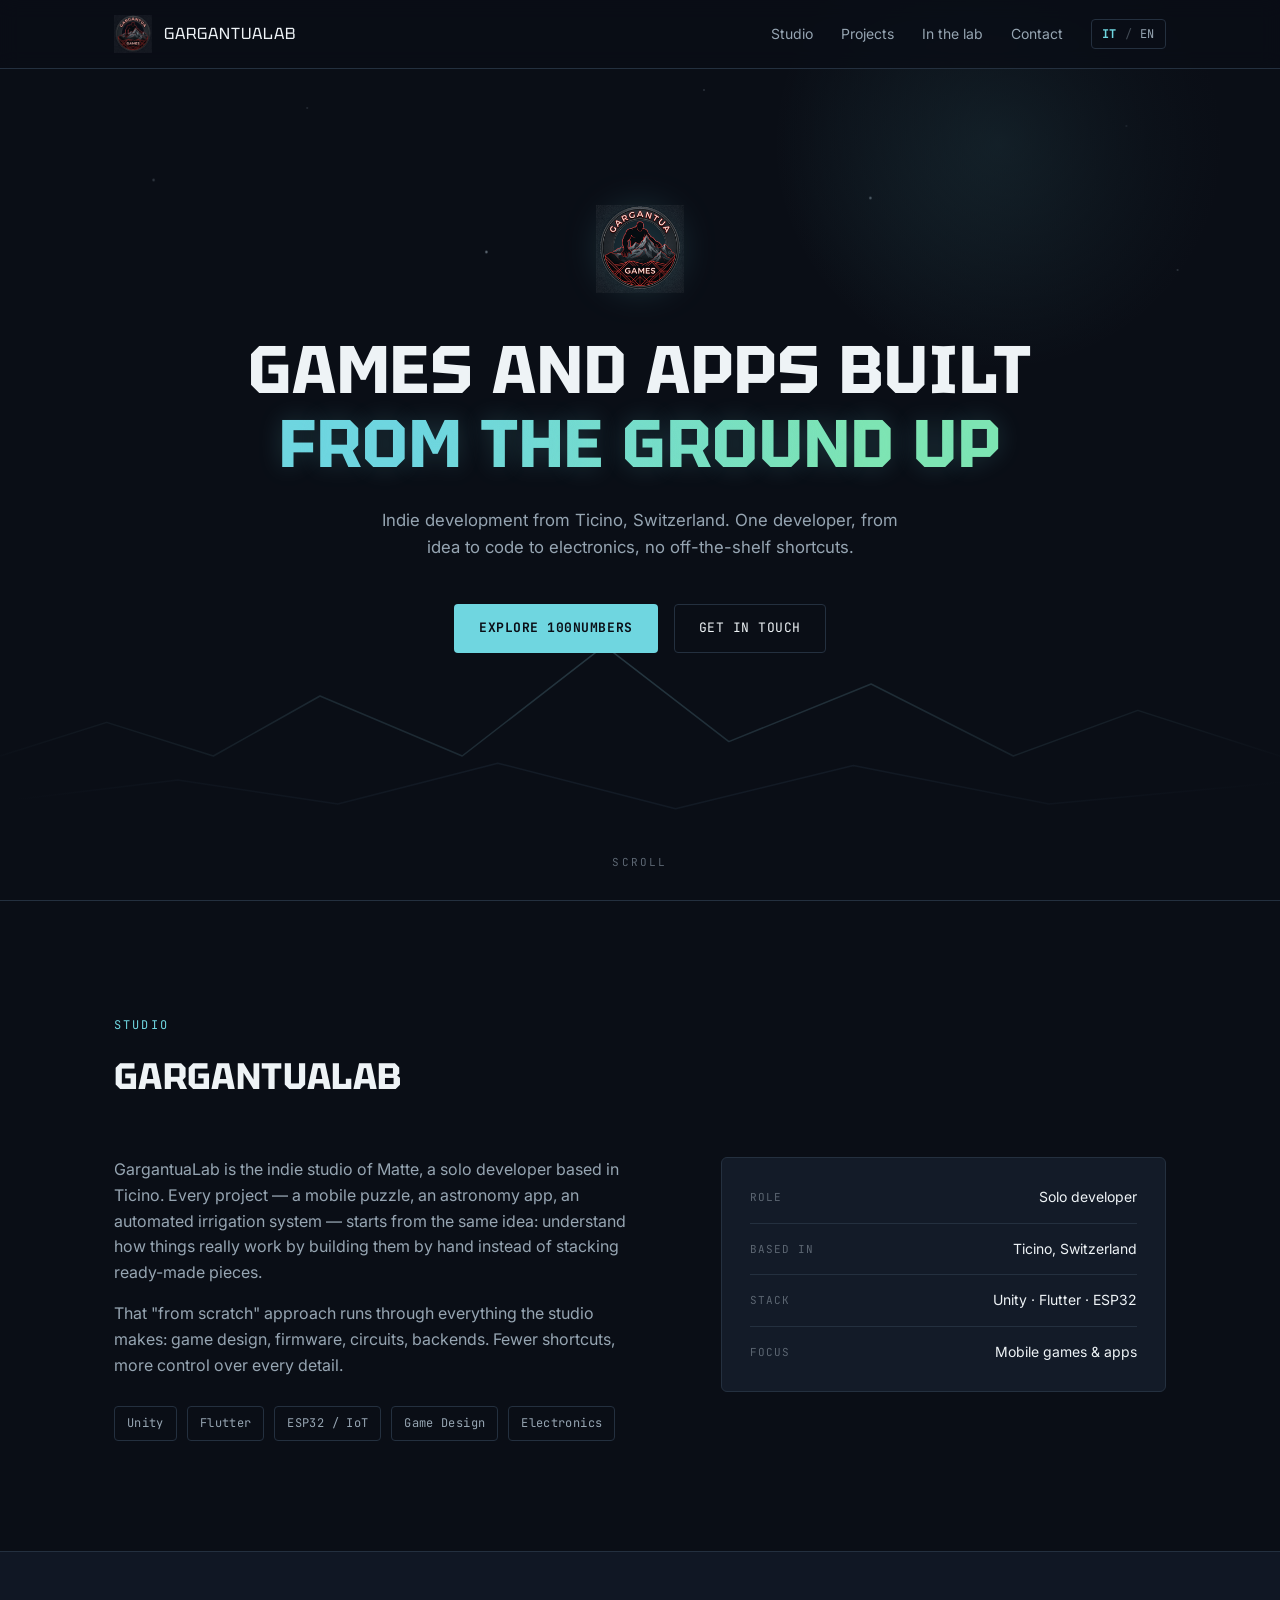
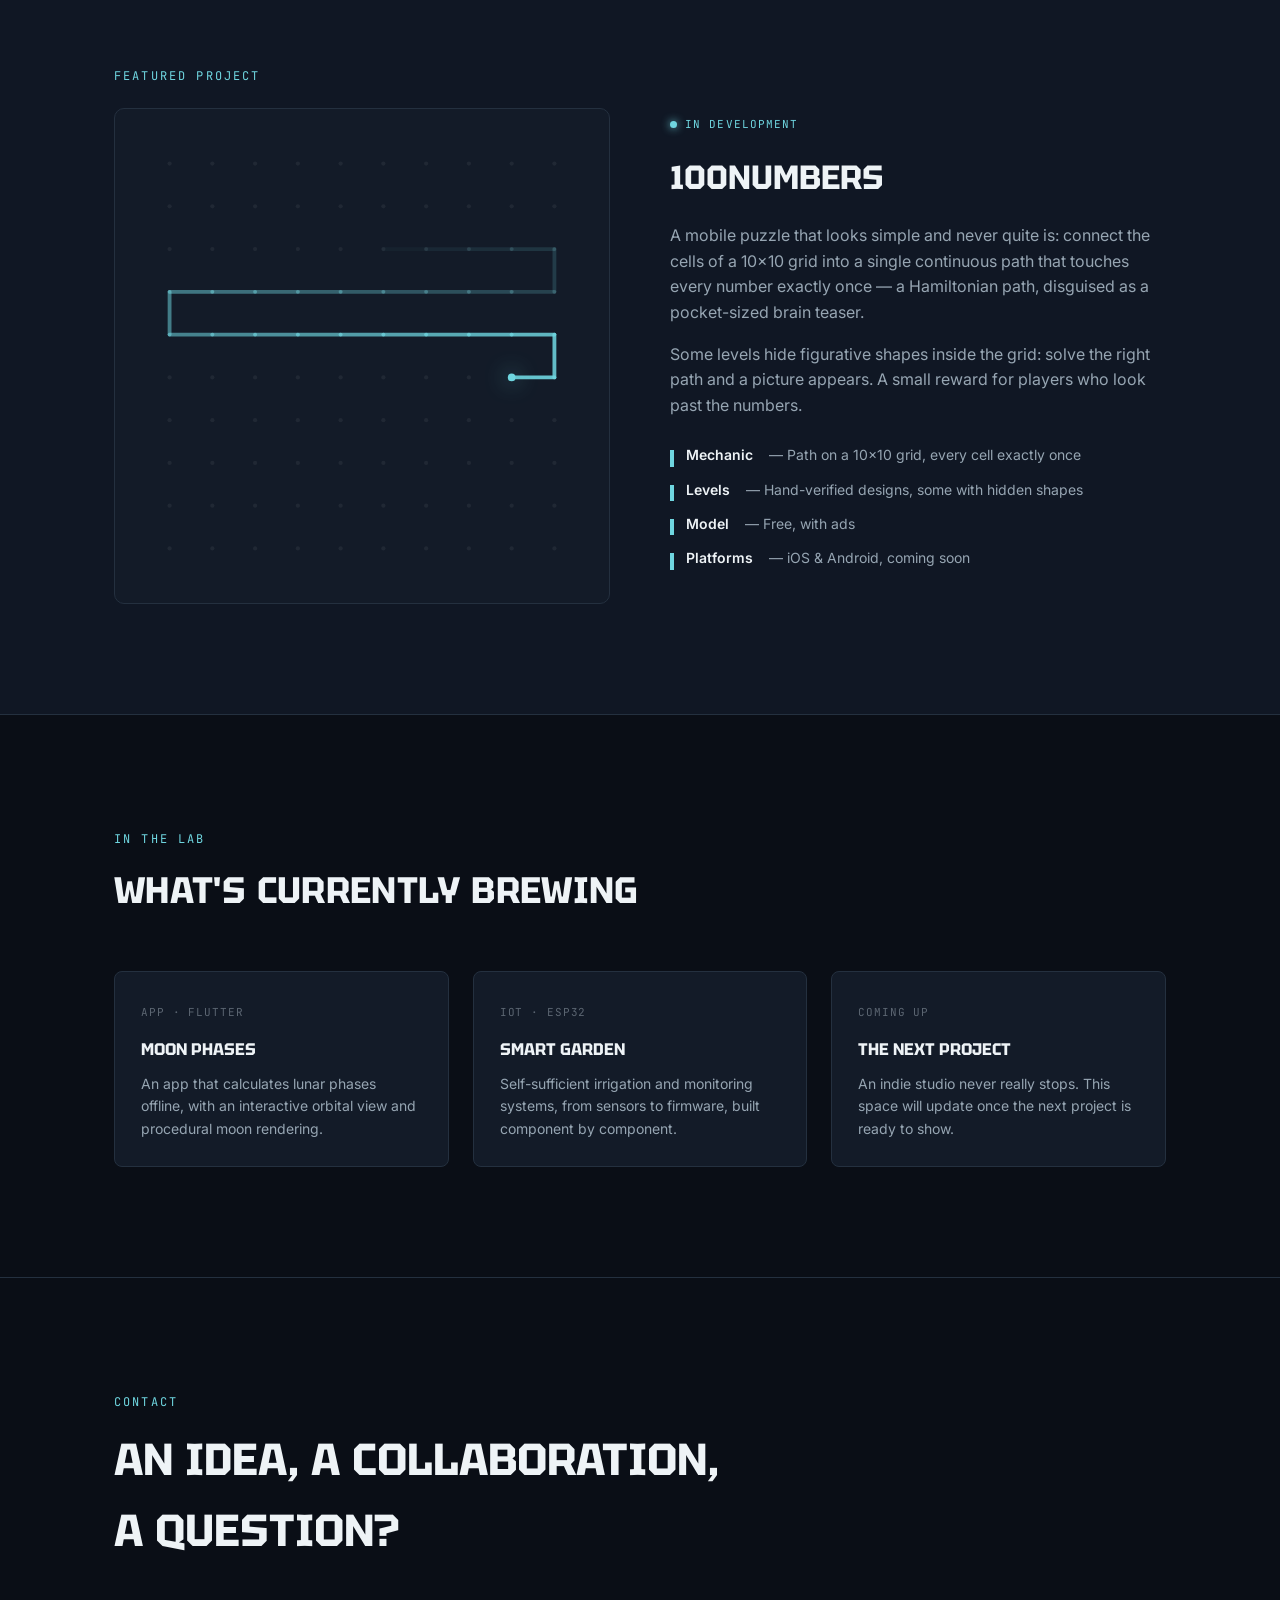
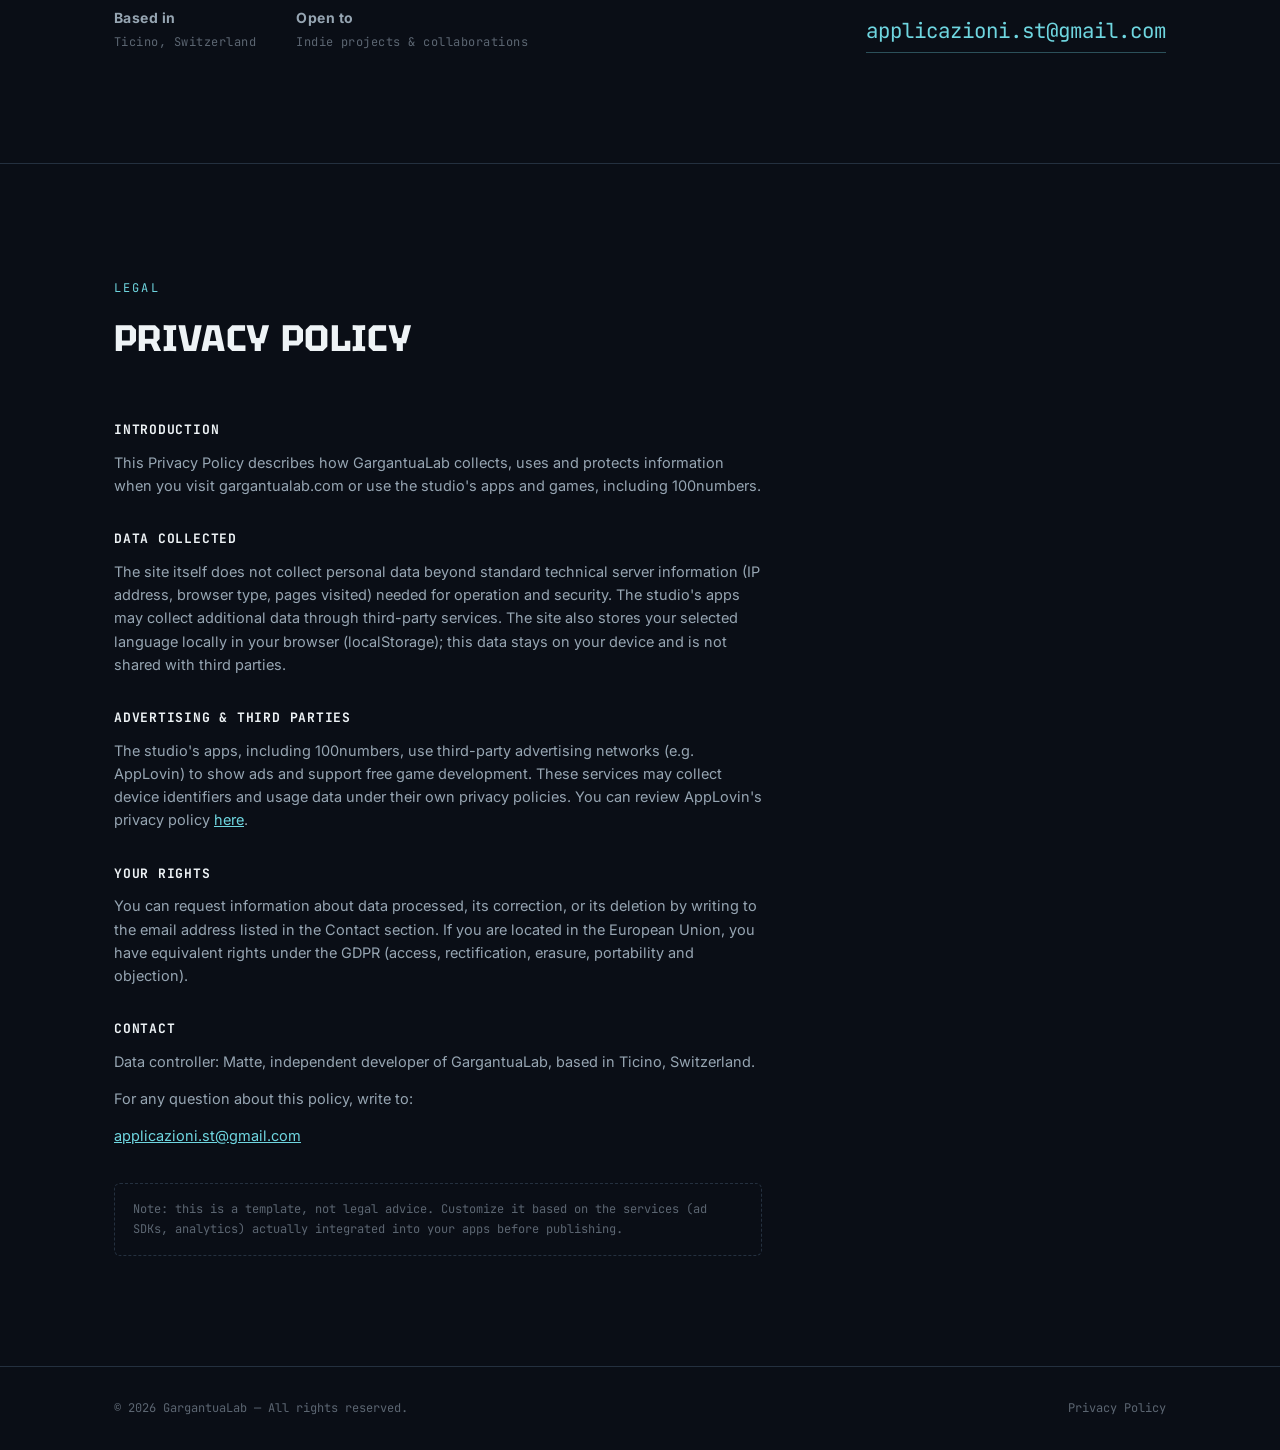
==== index.html @ e8394ed1 "Redesign hero 'Linea di cresta' + SEO/social + nav attiva - Hero minimale: cielo con stelle, singola" ====
<!DOCTYPE html>
<html lang="it">
<head>
<meta charset="UTF-8">
<meta name="viewport" content="width=device-width, initial-scale=1.0">
<title>GargantuaLab — Indie mobile games &amp; apps</title>
<meta name="description" content="GargantuaLab is a solo indie studio in Ticino, Switzerland, building mobile games and apps from the ground up — including the puzzle game 100numbers.">
<link rel="canonical" href="https://gargantualab.com/">
<meta name="theme-color" content="#0a0e16">

<!-- Open Graph -->
<meta property="og:type" content="website">
<meta property="og:site_name" content="GargantuaLab">
<meta property="og:title" content="GargantuaLab — Indie mobile games & apps">
<meta property="og:description" content="Solo indie studio in Ticino, Switzerland. Mobile games and apps built from the ground up, including the puzzle game 100numbers.">
<meta property="og:url" content="https://gargantualab.com/">
<meta property="og:image" content="https://gargantualab.com/assets/logo-480.png">
<meta property="og:image:alt" content="GargantuaLab logo">
<meta property="og:locale" content="it_IT">
<meta property="og:locale:alternate" content="en_US">

<!-- Twitter -->
<meta name="twitter:card" content="summary_large_image">
<meta name="twitter:title" content="GargantuaLab — Indie mobile games & apps">
<meta name="twitter:description" content="Solo indie studio in Ticino, Switzerland. Mobile games and apps built from the ground up, including the puzzle game 100numbers.">
<meta name="twitter:image" content="https://gargantualab.com/assets/logo-480.png">

<link rel="icon" type="image/png" href="assets/logo-64.png">
<link rel="preconnect" href="https://fonts.googleapis.com">
<link rel="preconnect" href="https://fonts.gstatic.com" crossorigin>
<link href="https://fonts.googleapis.com/css2?family=Tektur:wght@500;700;900&family=Inter:wght@400;500;600&family=JetBrains+Mono:wght@400;500&display=swap" rel="stylesheet">
<link rel="stylesheet" href="style.css">
</head>
<body>

<nav class="nav">
  <div class="wrap">
    <a href="#top" class="nav-brand">
      <img src="assets/logo-96.png" alt="GargantuaLab logo">
      <span>GargantuaLab</span>
    </a>
    <ul class="nav-links" id="nav-links">
      <li><a href="#studio" data-i18n="nav_studio">Studio</a></li>
      <li><a href="#project" data-i18n="nav_projects">Progetti</a></li>
      <li><a href="#lab" data-i18n="nav_lab">Nel laboratorio</a></li>
      <li><a href="#contact" data-i18n="nav_contact">Contatti</a></li>
      <li><button class="lang-toggle" id="lang-toggle" aria-label="Switch language"><span id="lang-toggle-label">IT / EN</span></button></li>
    </ul>
    <button class="nav-toggle-btn" id="nav-toggle-btn" aria-label="Toggle menu">☰</button>
  </div>
</nav>

<header class="hero" id="top">
  <div class="hero-sky" aria-hidden="true"></div>
  <svg class="hero-ridge" aria-hidden="true" viewBox="0 0 1440 420" preserveAspectRatio="none">
    <path class="ridge ridge-back" d="M0,338 L200,320 L380,340 L560,306 L760,344 L960,308 L1180,340 L1440,322"/>
    <path class="ridge ridge-front" d="M0,300 L120,272 L240,300 L360,250 L520,300 L680,208 L820,288 L980,240 L1140,300 L1280,262 L1440,300"/>
  </svg>
  <div class="wrap hero-inner">
    <img src="assets/logo-160.png" alt="GargantuaLab" class="hero-badge">
    <h1><span data-i18n="hero_h1_pre">Giochi e app costruiti</span> <em data-i18n="hero_h1_em">da zero</em></h1>
    <p class="lede" data-i18n="hero_lede">Sviluppo indie da Ticino, Svizzera. Un solo sviluppatore, dall'idea al codice all'elettronica, senza scorciatoie preconfezionate.</p>
    <div class="hero-ctas">
      <a href="#project" class="btn btn-primary" data-i18n="hero_cta_primary">Scopri 100numbers</a>
      <a href="#contact" class="btn btn-ghost" data-i18n="hero_cta_ghost">Contattami</a>
    </div>
  </div>
  <div class="hero-scroll-cue" data-i18n="hero_scroll">Scorri</div>
</header>

<section class="section" id="studio">
  <div class="wrap">
    <div class="section-head">
      <span class="eyebrow" data-i18n="studio_eyebrow">Studio</span>
      <h2 data-i18n="studio_title">GargantuaLab</h2>
    </div>
    <div class="studio-grid">
      <div>
        <p data-i18n="studio_p1">GargantuaLab è lo studio indie di Matte...</p>
        <p data-i18n="studio_p2">Questo approccio "da zero" attraversa tutto il lavoro dello studio...</p>
        <div class="chip-list">
          <span class="chip">Unity</span>
          <span class="chip">Flutter</span>
          <span class="chip">ESP32 / IoT</span>
          <span class="chip">Game Design</span>
          <span class="chip">Electronics</span>
        </div>
      </div>
      <div class="coord-panel">
        <div class="coord-row"><span class="k" data-i18n="coord_role">Ruolo</span><span class="v" data-i18n="coord_role_v">Sviluppatore solo</span></div>
        <div class="coord-row"><span class="k" data-i18n="coord_base">Base</span><span class="v" data-i18n="coord_base_v">Ticino, Svizzera</span></div>
        <div class="coord-row"><span class="k" data-i18n="coord_stack">Stack</span><span class="v" data-i18n="coord_stack_v">Unity · Flutter · ESP32</span></div>
        <div class="coord-row"><span class="k" data-i18n="coord_focus">Focus</span><span class="v" data-i18n="coord_focus_v">Giochi mobile & app</span></div>
      </div>
    </div>
  </div>
</section>

<section class="section project-feature" id="project">
  <div class="wrap">
    <span class="eyebrow" data-i18n="project_eyebrow">Progetto in evidenza</span>
    <div class="project-card" style="margin-top:20px;">
      <div class="project-visual">
        <canvas id="project-canvas" aria-hidden="true"></canvas>
      </div>
      <div class="project-info">
        <div class="status-pill" data-i18n="project_status">In sviluppo</div>
        <h3 data-i18n="project_title">100numbers</h3>
        <p data-i18n="project_p1">Un puzzle mobile che sembra semplice...</p>
        <p data-i18n="project_p2">Alcuni livelli nascondono forme figurative...</p>
        <ul class="spec-list">
          <li><b data-i18n="spec1_k">Meccanica</b><span>&nbsp;— <span data-i18n="spec1_v">Cammino su griglia 10×10</span></span></li>
          <li><b data-i18n="spec2_k">Livelli</b><span>&nbsp;— <span data-i18n="spec2_v">Disegni verificati a mano</span></span></li>
          <li><b data-i18n="spec3_k">Modello</b><span>&nbsp;— <span data-i18n="spec3_v">Gratuito con pubblicità</span></span></li>
          <li><b data-i18n="spec4_k">Piattaforme</b><span>&nbsp;— <span data-i18n="spec4_v">iOS & Android, in arrivo</span></span></li>
        </ul>
      </div>
    </div>
  </div>
</section>

<section class="section" id="lab">
  <div class="wrap">
    <div class="section-head">
      <span class="eyebrow" data-i18n="lab_eyebrow">Nel laboratorio</span>
      <h2 data-i18n="lab_title">Cosa sta bollendo in pentola</h2>
    </div>
    <div class="lab-grid">
      <div class="lab-card">
        <span class="tag" data-i18n="lab1_tag">App · Flutter</span>
        <h4 data-i18n="lab1_title">Fasi lunari</h4>
        <p data-i18n="lab1_desc">Un'app che calcola le fasi lunari offline...</p>
      </div>
      <div class="lab-card">
        <span class="tag" data-i18n="lab2_tag">IoT · ESP32</span>
        <h4 data-i18n="lab2_title">Giardino intelligente</h4>
        <p data-i18n="lab2_desc">Sistemi di irrigazione e monitoraggio autonomi...</p>
      </div>
      <div class="lab-card">
        <span class="tag" data-i18n="lab3_tag">In arrivo</span>
        <h4 data-i18n="lab3_title">Il prossimo progetto</h4>
        <p data-i18n="lab3_desc">Uno studio indie non sta mai fermo...</p>
      </div>
    </div>
  </div>
</section>

<section class="section" id="contact">
  <div class="wrap contact-inner">
    <div>
      <span class="eyebrow" data-i18n="contact_eyebrow">Contatti</span>
      <h2 data-i18n="contact_title" style="margin-top:10px;">Un'idea, una collaborazione, una domanda?</h2>
      <div class="contact-meta">
        <span><b data-i18n="contact_meta1_k">Sede</b><span data-i18n="contact_meta1_v">Ticino, Svizzera</span></span>
        <span><b data-i18n="contact_meta2_k">Disponibilità</b><span data-i18n="contact_meta2_v">Progetti indie & collaborazioni</span></span>
      </div>
    </div>
    <a href="mailto:applicazioni.st@gmail.com" class="contact-email">applicazioni.st@gmail.com</a>
  </div>
</section>

<section class="section privacy" id="privacy">
  <div class="wrap">
    <div class="section-head">
      <span class="eyebrow" data-i18n="privacy_eyebrow">Legale</span>
      <h2 data-i18n="privacy_title">Privacy Policy</h2>
    </div>
    <div class="privacy-body">
      <h3 data-i18n="privacy_intro_h">Introduzione</h3>
      <p data-i18n="privacy_intro_p">Questa Privacy Policy descrive come GargantuaLab raccoglie...</p>

      <h3 data-i18n="privacy_data_h">Dati raccolti</h3>
      <p data-i18n="privacy_data_p">Il sito in sé non raccoglie dati personali...</p>

      <h3 data-i18n="privacy_ads_h">Pubblicità e terze parti</h3>
      <p data-i18n="privacy_ads_p">Le app dello studio, incluso 100numbers, utilizzano reti pubblicitarie di terze parti...</p>

      <h3 data-i18n="privacy_rights_h">I tuoi diritti</h3>
      <p data-i18n="privacy_rights_p">Puoi richiedere informazioni sui dati trattati...</p>

      <h3 data-i18n="privacy_contact_h">Contatti</h3>
      <p data-i18n="privacy_controller_p">Titolare del trattamento: Matte, sviluppatore indipendente di GargantuaLab, con sede in Ticino, Svizzera.</p>
      <p data-i18n="privacy_contact_p">Per qualsiasi domanda su questa policy, scrivi a:</p>
      <p><a href="mailto:applicazioni.st@gmail.com" style="color:var(--accent);">applicazioni.st@gmail.com</a></p>

      <div class="privacy-note" data-i18n="privacy_note">
        Nota: questo è un testo modello, non una consulenza legale.
      </div>
    </div>
  </div>
</section>

<footer>
  <div class="wrap footer-inner">
    <span>© 2026 GargantuaLab — <span data-i18n="footer_rights">Tutti i diritti riservati.</span></span>
    <a href="#privacy">Privacy Policy</a>
  </div>
</footer>

<script src="script.js"></script>
</body>
</html>
---- style.css ----
/* ==========================================================================
   GargantuaLab — Design Tokens
   ========================================================================== */
:root{
  --bg:            #0a0e16;
  --bg-raised:     #101724;
  --panel:         #131b28;
  --panel-border:  #24303f;
  --accent:        #6fd6e0;
  --accent-dim:    #6fd6e055;
  --accent-glow:   #6fd6e033;
  --accent2:       #7fe6b0;
  --text:          #eef3f6;
  --text-muted:    #96a5b2;
  --text-faint:    #5c6672;

  --font-display:  'Tektur', sans-serif;
  --font-body:     'Inter', sans-serif;
  --font-mono:     'JetBrains Mono', monospace;

  --maxw: 1180px;
  --gutter: clamp(20px, 5vw, 64px);
}

*{ box-sizing: border-box; }
html{ scroll-behavior: smooth; }

body{
  margin:0;
  background: var(--bg);
  color: var(--text);
  font-family: var(--font-body);
  font-size: 16px;
  line-height: 1.6;
  -webkit-font-smoothing: antialiased;
}

img{ max-width:100%; display:block; }
a{ color: inherit; }

::selection{ background: var(--accent); color: var(--bg); }

/* Focus visibility (accessibility floor) */
a:focus-visible, button:focus-visible{
  outline: 2px solid var(--accent);
  outline-offset: 3px;
}

@media (prefers-reduced-motion: reduce){
  *{ animation-duration: 0.01ms !important; animation-iteration-count: 1 !important; transition-duration: 0.01ms !important; }
}

.wrap{
  max-width: var(--maxw);
  margin: 0 auto;
  padding: 0 var(--gutter);
}

.eyebrow{
  font-family: var(--font-mono);
  font-size: 12px;
  letter-spacing: 0.18em;
  text-transform: uppercase;
  color: var(--accent);
}

section{ position: relative; }

/* ==========================================================================
   Nav
   ========================================================================== */
.nav{
  position: fixed;
  top:0; left:0; right:0;
  z-index: 100;
  background: rgba(10,14,22,0.78);
  backdrop-filter: blur(10px);
  border-bottom: 1px solid var(--panel-border);
}
.nav .wrap{
  display:flex;
  align-items:center;
  justify-content: space-between;
  height: 68px;
}
.nav-brand{
  display:flex;
  align-items:center;
  gap:12px;
  text-decoration:none;
}
.nav-brand img{ height: 38px; width:38px; }
.nav-brand span{
  font-family: var(--font-display);
  font-size: 16px;
  letter-spacing: 0.06em;
  text-transform: uppercase;
}
.nav-links{
  display:flex;
  align-items:center;
  gap: 28px;
  list-style:none;
  margin:0; padding:0;
}
.nav-links a{
  text-decoration:none;
  font-size: 14px;
  color: var(--text-muted);
  transition: color .2s ease;
}
.nav-links a:hover{ color: var(--text); }
.nav-links a.active{ color: var(--accent); }

/* Scroll reveal */
.reveal{
  opacity: 0;
  transform: translateY(18px);
  transition: opacity .6s ease, transform .6s ease;
}
.reveal.is-visible{ opacity: 1; transform: none; }

.lang-toggle{
  font-family: var(--font-mono);
  font-size: 12px;
  letter-spacing: 0.05em;
  background: transparent;
  border: 1px solid var(--panel-border);
  color: var(--text-muted);
  border-radius: 4px;
  padding: 6px 10px;
  cursor: pointer;
  transition: border-color .2s ease, color .2s ease;
}
.lang-toggle:hover{ border-color: var(--accent); color: var(--text); }
.lang-toggle b{ color: var(--accent); font-weight: 700; }

.nav-toggle-btn{
  display:none;
  background:none;
  border:none;
  color: var(--text);
  font-size: 22px;
  cursor:pointer;
}

@media (max-width: 720px){
  .nav-links{
    position:absolute;
    top: 68px; left:0; right:0;
    flex-direction: column;
    align-items: flex-start;
    background: var(--bg-raised);
    border-bottom: 1px solid var(--panel-border);
    padding: 20px var(--gutter) 28px;
    gap: 18px;
    display:none;
  }
  .nav-links.open{ display:flex; }
  .nav-toggle-btn{ display:block; }
}

/* ==========================================================================
   Hero
   ========================================================================== */
.hero{
  min-height: 100svh;
  display:flex;
  align-items:center;
  padding-top: 68px;
  overflow: hidden;
}
.hero-sky{
  position:absolute;
  inset:0;
  z-index:0;
  background:
    radial-gradient(320px 320px at 78% 16%, var(--accent-glow) 0%, transparent 70%),
    radial-gradient(2px 2px at 12% 20%, var(--text-muted) 0%, transparent 100%),
    radial-gradient(1.5px 1.5px at 24% 12%, var(--text-faint) 0%, transparent 100%),
    radial-gradient(2px 2px at 38% 28%, var(--text-muted) 0%, transparent 100%),
    radial-gradient(1.5px 1.5px at 55% 10%, var(--text-faint) 0%, transparent 100%),
    radial-gradient(2px 2px at 68% 22%, var(--text-muted) 0%, transparent 100%),
    radial-gradient(1.5px 1.5px at 88% 14%, var(--text-faint) 0%, transparent 100%),
    radial-gradient(1.5px 1.5px at 92% 30%, var(--text-muted) 0%, transparent 100%),
    var(--bg);
}
.hero-ridge{
  position:absolute;
  left:0; right:0; bottom:0;
  width:100%;
  height:56%;
  z-index:1;
  display:block;
}
.hero-ridge .ridge{
  fill:none;
  stroke-width: 1.5px;
  vector-effect: non-scaling-stroke;
  stroke-linejoin: round;
  stroke-linecap: round;
}
.hero-ridge .ridge-front{ stroke:#3a5560; }
.hero-ridge .ridge-back{ stroke:#22303f; }
.hero::after{
  content:"";
  position:absolute;
  inset:0;
  z-index:3;
  background: radial-gradient(ellipse at 50% 42%, transparent 0%, var(--bg) 90%);
  pointer-events:none;
}
.hero-inner{
  position:relative;
  z-index:4;
  text-align:center;
  width:100%;
  padding: 40px 0 150px;
}
.hero-badge{
  width: 88px; height: 88px;
  margin: 0 auto 40px;
  filter: drop-shadow(0 0 18px var(--accent-glow));
}
.hero h1{
  font-family: var(--font-display);
  font-size: clamp(2.2rem, 5.8vw, 4.2rem);
  line-height: 1.1;
  letter-spacing: 0.015em;
  text-transform: uppercase;
  margin: 0 auto 26px;
  max-width: 860px;
}
.hero h1 em{
  font-style: normal;
  background: linear-gradient(100deg, var(--accent) 20%, var(--accent2) 80%);
  -webkit-background-clip: text;
  background-clip: text;
  color: transparent;
  text-shadow: 0 0 24px var(--accent-glow);
}
.hero p.lede{
  font-size: 1.05rem;
  color: var(--text-muted);
  max-width: 520px;
  margin: 0 auto 44px;
}
.hero-ctas{
  display:flex;
  gap:16px;
  justify-content:center;
  flex-wrap: wrap;
}

.btn{
  display:inline-flex;
  align-items:center;
  gap:8px;
  font-family: var(--font-mono);
  font-size: 13px;
  letter-spacing: 0.04em;
  text-transform: uppercase;
  text-decoration:none;
  padding: 13px 24px;
  border-radius: 4px;
  border: 1px solid transparent;
  cursor:pointer;
  transition: transform .18s ease, box-shadow .18s ease, background .18s ease, border-color .18s ease;
}
.btn-primary{
  background: var(--accent);
  color: var(--bg);
  font-weight: 700;
}
.btn-primary:hover{ box-shadow: 0 0 26px var(--accent-glow); transform: translateY(-1px); }
.btn-ghost{
  border-color: var(--panel-border);
  color: var(--text);
  background: transparent;
}
.btn-ghost:hover{ border-color: var(--accent); color: var(--accent); }

.hero-scroll-cue{
  position:absolute;
  bottom: 28px;
  left:50%;
  transform: translateX(-50%);
  font-family: var(--font-mono);
  font-size: 11px;
  color: var(--text-faint);
  letter-spacing: 0.2em;
  text-transform: uppercase;
  z-index:5;
}

/* ==========================================================================
   Section shell
   ========================================================================== */
.section{
  padding: 110px 0;
  border-top: 1px solid var(--panel-border);
}
.section-head{
  margin-bottom: 52px;
  max-width: 620px;
}
.section-head h2{
  font-family: var(--font-display);
  font-size: clamp(1.6rem, 3.4vw, 2.3rem);
  text-transform: uppercase;
  letter-spacing: 0.01em;
  margin: 10px 0 0;
}

/* ==========================================================================
   Studio / About
   ========================================================================== */
.studio-grid{
  display:grid;
  grid-template-columns: 1.1fr 0.9fr;
  gap: 64px;
  align-items:start;
}
.studio-grid p{ color: var(--text-muted); margin: 0 0 16px; max-width: 52ch; }
.studio-grid p:last-of-type{ margin-bottom:0; }

.chip-list{
  display:flex;
  flex-wrap:wrap;
  gap:10px;
  margin-top: 28px;
}
.chip{
  font-family: var(--font-mono);
  font-size: 12px;
  letter-spacing: 0.03em;
  border: 1px solid var(--panel-border);
  color: var(--text-muted);
  padding: 7px 12px;
  border-radius: 4px;
}

.coord-panel{
  background: var(--panel);
  border: 1px solid var(--panel-border);
  border-radius: 6px;
  padding: 28px;
}
.coord-row{
  display:flex;
  justify-content: space-between;
  padding: 14px 0;
  border-bottom: 1px solid var(--panel-border);
  font-size: 14px;
}
.coord-row:last-child{ border-bottom:none; padding-bottom:0; }
.coord-row:first-child{ padding-top:0; }
.coord-row .k{
  font-family: var(--font-mono);
  color: var(--text-faint);
  text-transform: uppercase;
  font-size: 11px;
  letter-spacing: 0.08em;
  padding-top: 3px;
}
.coord-row .v{ text-align:right; color: var(--text); }

/* ==========================================================================
   Featured project — 100numbers
   ========================================================================== */
.project-feature{
  background: var(--bg-raised);
}
.project-card{
  display:grid;
  grid-template-columns: 1fr 1fr;
  gap: 60px;
  align-items:center;
}
.project-visual{
  background: var(--panel);
  border: 1px solid var(--panel-border);
  border-radius: 10px;
  aspect-ratio: 1/1;
  display:flex;
  align-items:center;
  justify-content:center;
  position:relative;
  overflow:hidden;
}
.project-visual canvas{ width: 82%; height: 82%; }

.status-pill{
  display:inline-flex;
  align-items:center;
  gap:8px;
  font-family: var(--font-mono);
  font-size: 11px;
  text-transform: uppercase;
  letter-spacing: 0.1em;
  color: var(--accent);
  margin-bottom: 18px;
}
.status-pill::before{
  content:"";
  width:7px; height:7px;
  border-radius:50%;
  background: var(--accent);
  box-shadow: 0 0 8px var(--accent);
  animation: pulse 1.8s ease-in-out infinite;
}
@keyframes pulse{
  0%,100%{ opacity:1; }
  50%{ opacity:0.35; }
}

.project-info h3{
  font-family: var(--font-display);
  font-size: clamp(1.5rem, 3vw, 2.1rem);
  text-transform: uppercase;
  margin: 0 0 18px;
}
.project-info p{ color: var(--text-muted); margin: 0 0 16px; max-width: 48ch; }

.spec-list{
  list-style:none;
  margin: 26px 0 32px;
  padding:0;
  display:grid;
  gap: 12px;
}
.spec-list li{
  display:flex;
  gap: 12px;
  font-size: 14px;
  color: var(--text-muted);
}
.spec-list li::before{
  content:"";
  width: 4px;
  flex-shrink:0;
  margin-top: 6px;
  background: var(--accent);
}
.spec-list li b{ color: var(--text); font-weight:600; }

/* ==========================================================================
   Lab / upcoming
   ========================================================================== */
.lab-grid{
  display:grid;
  grid-template-columns: repeat(3, 1fr);
  gap: 24px;
}
.lab-card{
  background: var(--panel);
  border: 1px solid var(--panel-border);
  border-radius: 8px;
  padding: 26px;
  transition: border-color .2s ease, transform .2s ease;
}
.lab-card:hover{ border-color: var(--accent-dim); transform: translateY(-3px); }
.lab-card .tag{
  font-family: var(--font-mono);
  font-size: 11px;
  color: var(--text-faint);
  text-transform: uppercase;
  letter-spacing: 0.08em;
}
.lab-card h4{
  font-family: var(--font-display);
  font-size: 1.05rem;
  text-transform: uppercase;
  margin: 12px 0 10px;
}
.lab-card p{
  color: var(--text-muted);
  font-size: 14px;
  margin:0;
}

/* ==========================================================================
   Contact
   ========================================================================== */
.contact-inner{
  display:flex;
  justify-content: space-between;
  align-items:flex-end;
  flex-wrap:wrap;
  gap: 40px;
}
.contact-inner h2{
  font-family: var(--font-display);
  font-size: clamp(1.8rem, 4vw, 2.8rem);
  text-transform: uppercase;
  max-width: 620px;
  margin:0;
}
.contact-email{
  font-family: var(--font-mono);
  font-size: clamp(1rem, 2vw, 1.3rem);
  color: var(--accent);
  text-decoration:none;
  border-bottom: 1px solid var(--accent-dim);
  padding-bottom: 4px;
  white-space: nowrap;
}
.contact-email:hover{ border-color: var(--accent); }

.contact-meta{
  margin-top: 40px;
  display:flex;
  gap: 40px;
  flex-wrap:wrap;
  color: var(--text-faint);
  font-family: var(--font-mono);
  font-size: 12px;
  letter-spacing: 0.04em;
}
.contact-meta span b{ color: var(--text-muted); display:block; font-family: var(--font-body); font-size:14px; margin-bottom:4px; }

/* ==========================================================================
   Privacy
   ========================================================================== */
.privacy .section-head{ max-width: none; }
.privacy-body{
  color: var(--text-muted);
  max-width: 72ch;
  font-size: 14.5px;
}
.privacy-body h3{
  font-family: var(--font-mono);
  font-size: 13px;
  text-transform: uppercase;
  letter-spacing: 0.06em;
  color: var(--text);
  margin: 32px 0 10px;
}
.privacy-body h3:first-child{ margin-top:0; }
.privacy-body p{ margin: 0 0 14px; }
.privacy-body ul{ margin: 0 0 14px; padding-left: 20px; }
.privacy-note{
  margin-top: 36px;
  padding: 16px 18px;
  border: 1px dashed var(--panel-border);
  border-radius: 6px;
  font-family: var(--font-mono);
  font-size: 12px;
  color: var(--text-faint);
}

/* ==========================================================================
   Footer
   ========================================================================== */
footer{
  border-top: 1px solid var(--panel-border);
  padding: 32px 0;
}
.footer-inner{
  display:flex;
  justify-content: space-between;
  align-items:center;
  flex-wrap:wrap;
  gap: 16px;
  font-family: var(--font-mono);
  font-size: 12px;
  color: var(--text-faint);
}
.footer-inner a{ text-decoration:none; color: var(--text-faint); }
.footer-inner a:hover{ color: var(--accent); }

/* ==========================================================================
   Responsive
   ========================================================================== */
@media (max-width: 860px){
  .studio-grid, .project-card{ grid-template-columns: 1fr; }
  .lab-grid{ grid-template-columns: 1fr; }
  .contact-inner{ align-items:flex-start; }
  .project-visual{ order:-1; max-width: 380px; margin: 0 auto; }
}
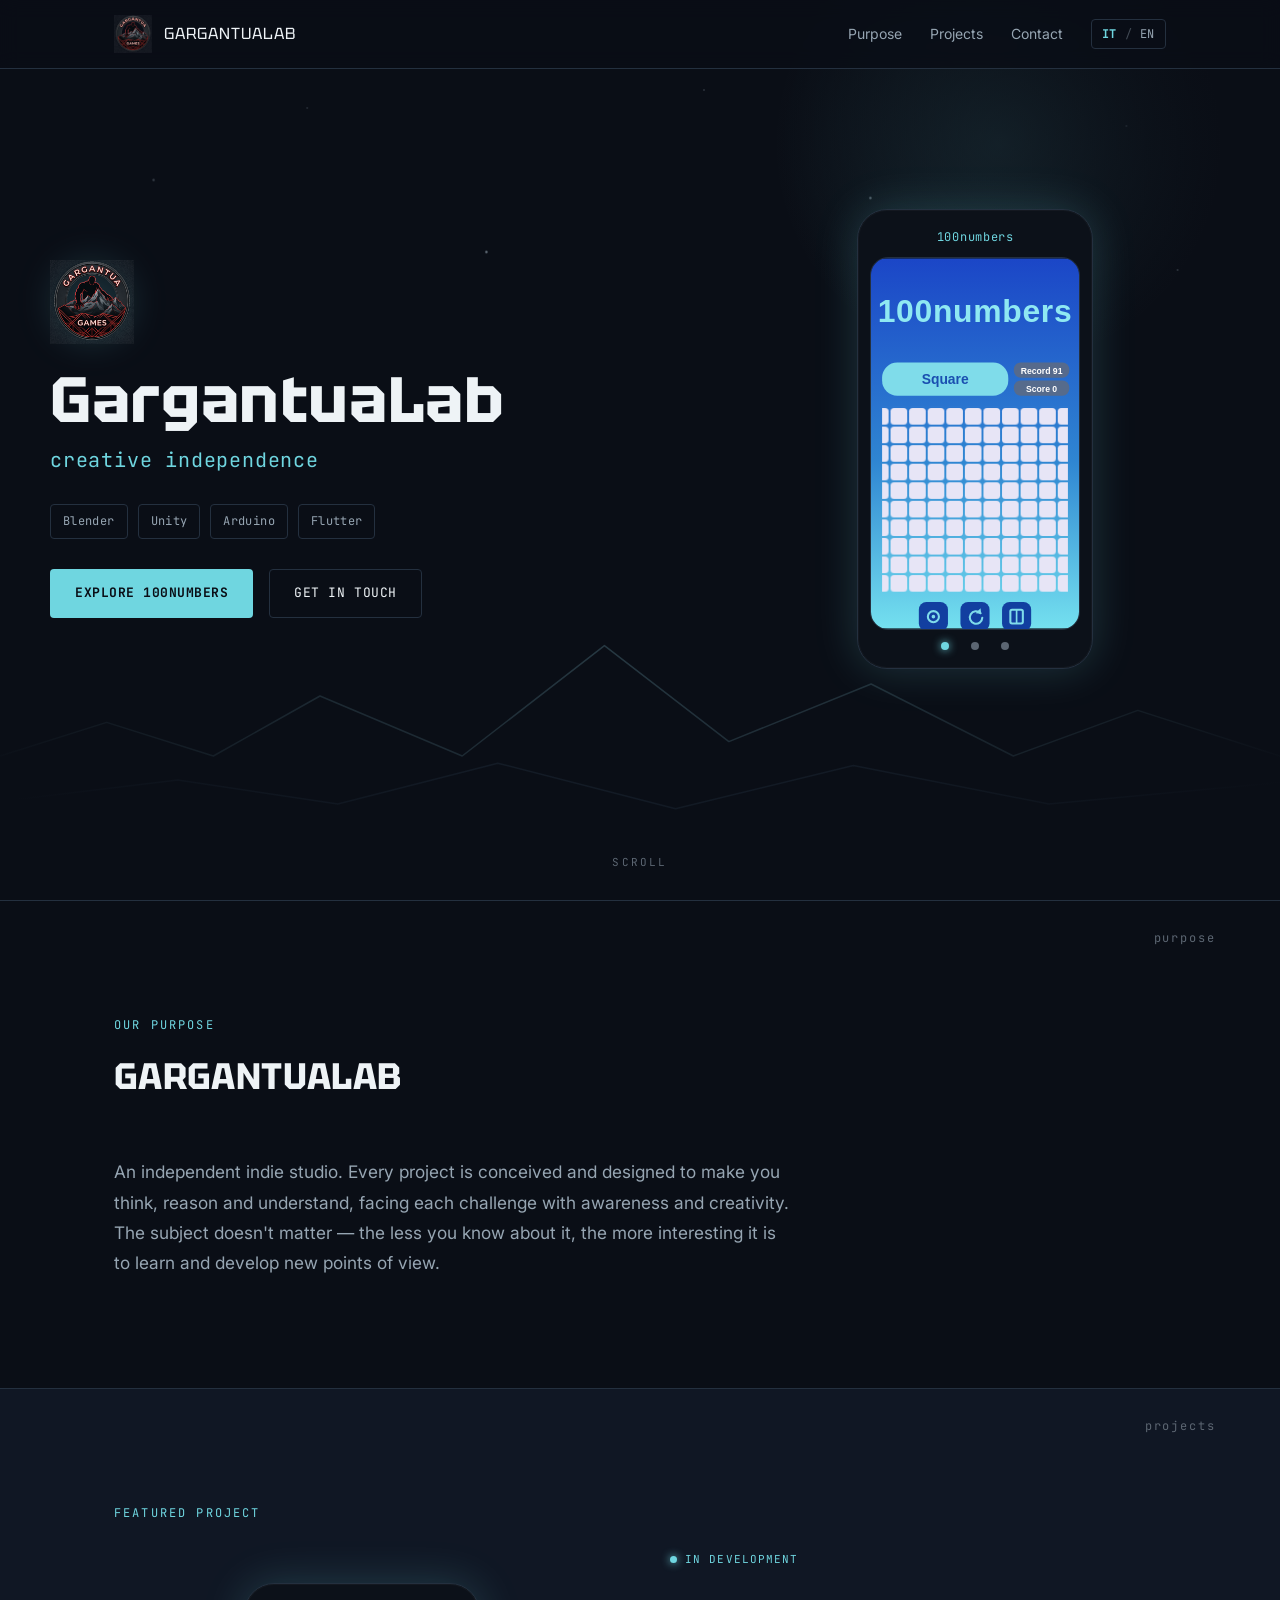
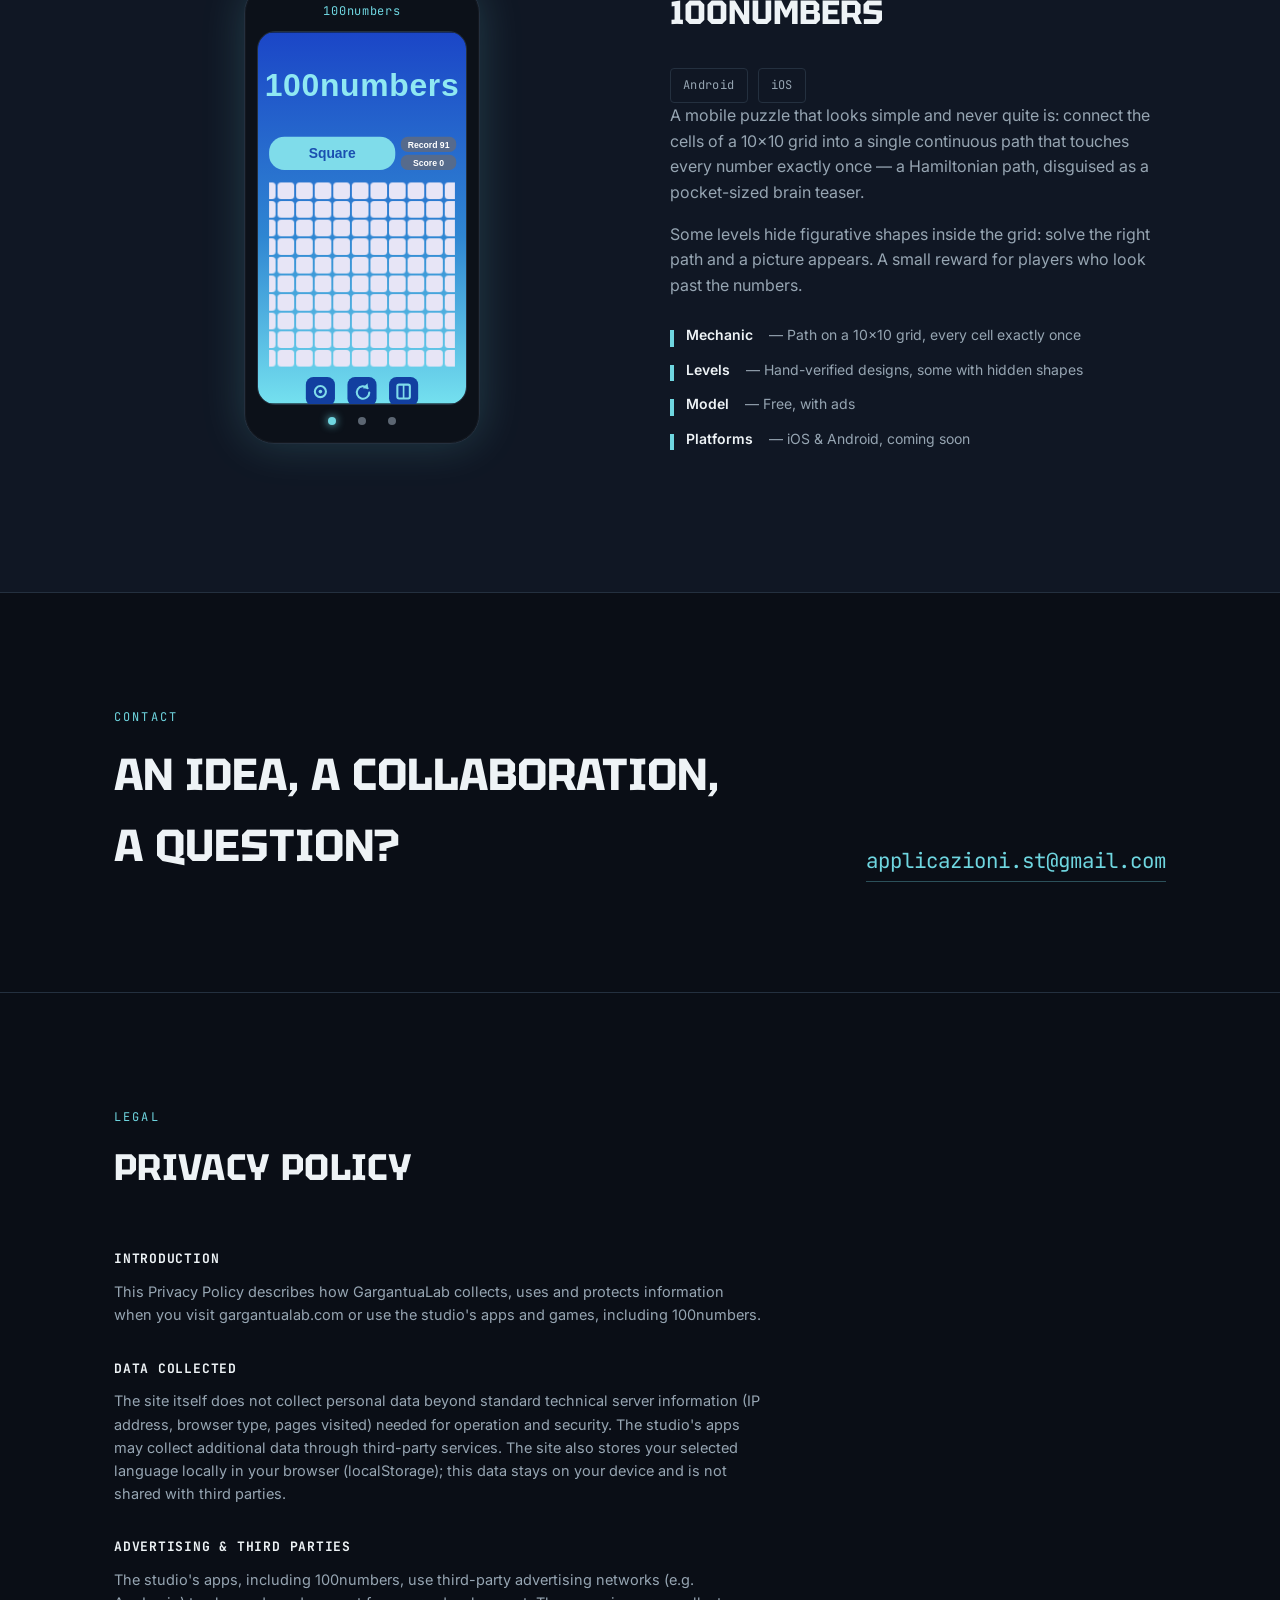
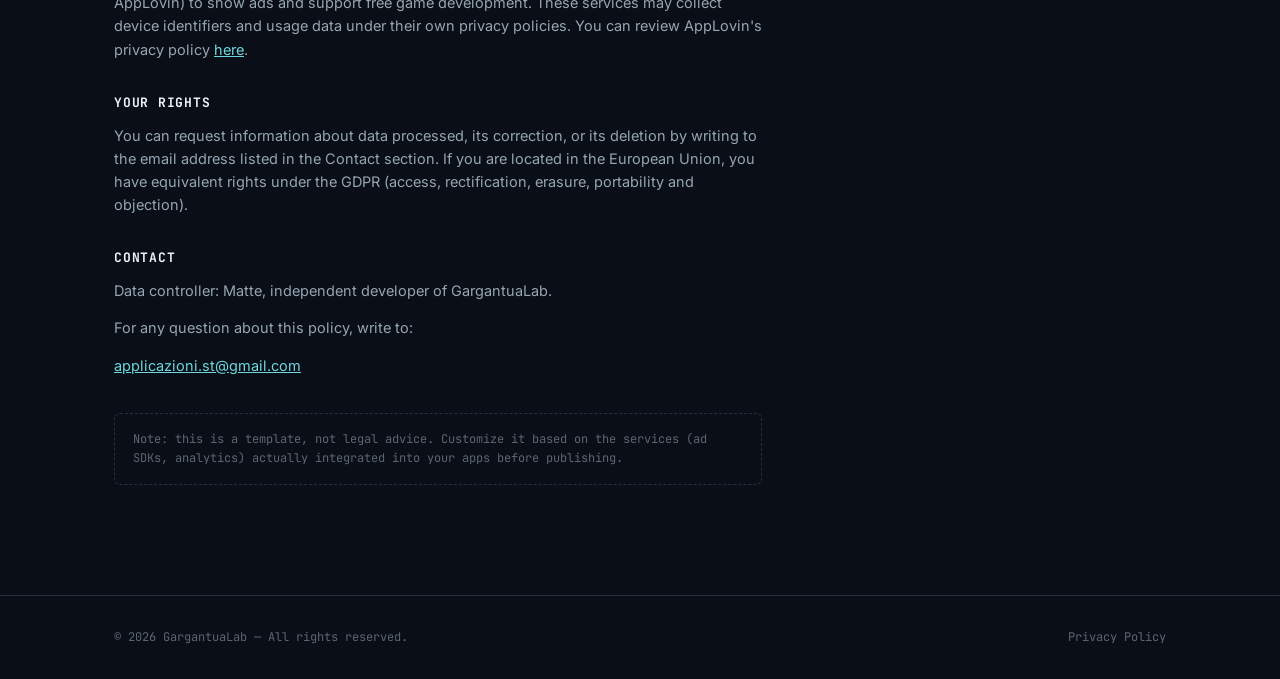
==== commit 6d09d1dc: "Redesign sito su schema lavagna Canva (tema scuro, bilingue)" ====
--- a/index.html
+++ b/index.html
@@ -4,7 +4,7 @@
 <meta charset="UTF-8">
 <meta name="viewport" content="width=device-width, initial-scale=1.0">
 <title>GargantuaLab — Indie mobile games &amp; apps</title>
-<meta name="description" content="GargantuaLab is a solo indie studio in Ticino, Switzerland, building mobile games and apps from the ground up — including the puzzle game 100numbers.">
+<meta name="description" content="GargantuaLab is an independent indie studio building mobile games and apps from the ground up, including the puzzle game 100numbers.">
 <link rel="canonical" href="https://gargantualab.com/">
 <meta name="theme-color" content="#0a0e16">
 
@@ -12,7 +12,7 @@
 <meta property="og:type" content="website">
 <meta property="og:site_name" content="GargantuaLab">
 <meta property="og:title" content="GargantuaLab — Indie mobile games & apps">
-<meta property="og:description" content="Solo indie studio in Ticino, Switzerland. Mobile games and apps built from the ground up, including the puzzle game 100numbers.">
+<meta property="og:description" content="Independent indie studio. Mobile games and apps built from the ground up, including the puzzle game 100numbers.">
 <meta property="og:url" content="https://gargantualab.com/">
 <meta property="og:image" content="https://gargantualab.com/assets/logo-480.png">
 <meta property="og:image:alt" content="GargantuaLab logo">
@@ -22,7 +22,7 @@
 <!-- Twitter -->
 <meta name="twitter:card" content="summary_large_image">
 <meta name="twitter:title" content="GargantuaLab — Indie mobile games & apps">
-<meta name="twitter:description" content="Solo indie studio in Ticino, Switzerland. Mobile games and apps built from the ground up, including the puzzle game 100numbers.">
+<meta name="twitter:description" content="Independent indie studio. Mobile games and apps built from the ground up, including the puzzle game 100numbers.">
 <meta name="twitter:image" content="https://gargantualab.com/assets/logo-480.png">
 
 <link rel="icon" type="image/png" href="assets/logo-64.png">
@@ -40,9 +40,8 @@
       <span>GargantuaLab</span>
     </a>
     <ul class="nav-links" id="nav-links">
-      <li><a href="#studio" data-i18n="nav_studio">Studio</a></li>
+      <li><a href="#scopo" data-i18n="nav_scopo">Scopo</a></li>
       <li><a href="#project" data-i18n="nav_projects">Progetti</a></li>
-      <li><a href="#lab" data-i18n="nav_lab">Nel laboratorio</a></li>
       <li><a href="#contact" data-i18n="nav_contact">Contatti</a></li>
       <li><button class="lang-toggle" id="lang-toggle" aria-label="Switch language"><span id="lang-toggle-label">IT / EN</span></button></li>
     </ul>
@@ -57,57 +56,68 @@
     <path class="ridge ridge-front" d="M0,300 L120,272 L240,300 L360,250 L520,300 L680,208 L820,288 L980,240 L1140,300 L1280,262 L1440,300"/>
   </svg>
   <div class="wrap hero-inner">
-    <img src="assets/logo-160.png" alt="GargantuaLab" class="hero-badge">
-    <h1><span data-i18n="hero_h1_pre">Giochi e app costruiti</span> <em data-i18n="hero_h1_em">da zero</em></h1>
-    <p class="lede" data-i18n="hero_lede">Sviluppo indie da Ticino, Svizzera. Un solo sviluppatore, dall'idea al codice all'elettronica, senza scorciatoie preconfezionate.</p>
-    <div class="hero-ctas">
-      <a href="#project" class="btn btn-primary" data-i18n="hero_cta_primary">Scopri 100numbers</a>
-      <a href="#contact" class="btn btn-ghost" data-i18n="hero_cta_ghost">Contattami</a>
+    <div class="hero-brand">
+      <img src="assets/logo-160.png" alt="GargantuaLab" class="hero-badge">
+      <h1>GargantuaLab</h1>
+      <p class="tagline" data-i18n="hero_tagline">indipendenza creativa</p>
+      <div class="chip-list hero-chips">
+        <span class="chip">Blender</span>
+        <span class="chip">Unity</span>
+        <span class="chip">Arduino</span>
+        <span class="chip">Flutter</span>
+      </div>
+      <div class="hero-ctas">
+        <a href="#project" class="btn btn-primary" data-i18n="hero_cta_primary">Scopri 100numbers</a>
+        <a href="#contact" class="btn btn-ghost" data-i18n="hero_cta_ghost">Contattami</a>
+      </div>
+    </div>
+    <div class="hero-visual">
+      <div class="phone">
+        <span class="phone-title">100numbers</span>
+        <div class="phone-screen">
+          <img src="assets/100numbers-screen.svg" alt="Schermata di gioco di 100numbers">
+        </div>
+        <div class="phone-bar" aria-hidden="true"><span></span><span></span><span></span></div>
+      </div>
     </div>
   </div>
   <div class="hero-scroll-cue" data-i18n="hero_scroll">Scorri</div>
 </header>
 
-<section class="section" id="studio">
+<section class="section" id="scopo">
   <div class="wrap">
+    <span class="section-tab" data-i18n="scopo_eyebrow">scopo</span>
     <div class="section-head">
-      <span class="eyebrow" data-i18n="studio_eyebrow">Studio</span>
-      <h2 data-i18n="studio_title">GargantuaLab</h2>
+      <span class="eyebrow" data-i18n="scopo_eyebrow2">Il nostro scopo</span>
+      <h2 data-i18n="scopo_title">GargantuaLab</h2>
     </div>
-    <div class="studio-grid">
-      <div>
-        <p data-i18n="studio_p1">GargantuaLab è lo studio indie di Matte...</p>
-        <p data-i18n="studio_p2">Questo approccio "da zero" attraversa tutto il lavoro dello studio...</p>
-        <div class="chip-list">
-          <span class="chip">Unity</span>
-          <span class="chip">Flutter</span>
-          <span class="chip">ESP32 / IoT</span>
-          <span class="chip">Game Design</span>
-          <span class="chip">Electronics</span>
-        </div>
-      </div>
-      <div class="coord-panel">
-        <div class="coord-row"><span class="k" data-i18n="coord_role">Ruolo</span><span class="v" data-i18n="coord_role_v">Sviluppatore solo</span></div>
-        <div class="coord-row"><span class="k" data-i18n="coord_base">Base</span><span class="v" data-i18n="coord_base_v">Ticino, Svizzera</span></div>
-        <div class="coord-row"><span class="k" data-i18n="coord_stack">Stack</span><span class="v" data-i18n="coord_stack_v">Unity · Flutter · ESP32</span></div>
-        <div class="coord-row"><span class="k" data-i18n="coord_focus">Focus</span><span class="v" data-i18n="coord_focus_v">Giochi mobile & app</span></div>
-      </div>
-    </div>
+    <p class="scopo-text" data-i18n="scopo_text">È uno studio indie indipendente, ogni progetto è pensato e progettato per far pensare, ragionare e capire. Affrontando ogni sfida con consapevolezza e creatività. Non importa l'argomento, meno se ne conosce e più interessante sarà apprenderne per sviluppare nuovi punti di vista.</p>
   </div>
 </section>
 
 <section class="section project-feature" id="project">
   <div class="wrap">
-    <span class="eyebrow" data-i18n="project_eyebrow">Progetto in evidenza</span>
+    <span class="section-tab" data-i18n="project_eyebrow">progetti</span>
+    <span class="eyebrow" data-i18n="project_eyebrow2">Progetto in evidenza</span>
     <div class="project-card" style="margin-top:20px;">
       <div class="project-visual">
-        <canvas id="project-canvas" aria-hidden="true"></canvas>
+        <div class="phone">
+          <span class="phone-title">100numbers</span>
+          <div class="phone-screen">
+            <img src="assets/100numbers-screen.svg" alt="Schermata di gioco di 100numbers">
+          </div>
+          <div class="phone-bar" aria-hidden="true"><span></span><span></span><span></span></div>
+        </div>
       </div>
       <div class="project-info">
         <div class="status-pill" data-i18n="project_status">In sviluppo</div>
         <h3 data-i18n="project_title">100numbers</h3>
-        <p data-i18n="project_p1">Un puzzle mobile che sembra semplice...</p>
-        <p data-i18n="project_p2">Alcuni livelli nascondono forme figurative...</p>
+        <div class="chip-list">
+          <span class="chip">Android</span>
+          <span class="chip">iOS</span>
+        </div>
+        <p data-i18n="project_p1">Un puzzle mobile che sembra semplice e non lo è mai del tutto: collega le celle di una griglia 10×10 in un unico percorso continuo che tocca ogni numero una sola volta — un cammino Hamiltoniano, travestito da rompicapo tascabile.</p>
+        <p data-i18n="project_p2">Alcuni livelli nascondono forme figurative dentro la griglia: completare il percorso giusto rivela un disegno. Un dettaglio in più per chi guarda oltre i numeri.</p>
         <ul class="spec-list">
           <li><b data-i18n="spec1_k">Meccanica</b><span>&nbsp;— <span data-i18n="spec1_v">Cammino su griglia 10×10</span></span></li>
           <li><b data-i18n="spec2_k">Livelli</b><span>&nbsp;— <span data-i18n="spec2_v">Disegni verificati a mano</span></span></li>
@@ -119,41 +129,11 @@
   </div>
 </section>
 
-<section class="section" id="lab">
-  <div class="wrap">
-    <div class="section-head">
-      <span class="eyebrow" data-i18n="lab_eyebrow">Nel laboratorio</span>
-      <h2 data-i18n="lab_title">Cosa sta bollendo in pentola</h2>
-    </div>
-    <div class="lab-grid">
-      <div class="lab-card">
-        <span class="tag" data-i18n="lab1_tag">App · Flutter</span>
-        <h4 data-i18n="lab1_title">Fasi lunari</h4>
-        <p data-i18n="lab1_desc">Un'app che calcola le fasi lunari offline...</p>
-      </div>
-      <div class="lab-card">
-        <span class="tag" data-i18n="lab2_tag">IoT · ESP32</span>
-        <h4 data-i18n="lab2_title">Giardino intelligente</h4>
-        <p data-i18n="lab2_desc">Sistemi di irrigazione e monitoraggio autonomi...</p>
-      </div>
-      <div class="lab-card">
-        <span class="tag" data-i18n="lab3_tag">In arrivo</span>
-        <h4 data-i18n="lab3_title">Il prossimo progetto</h4>
-        <p data-i18n="lab3_desc">Uno studio indie non sta mai fermo...</p>
-      </div>
-    </div>
-  </div>
-</section>
-
 <section class="section" id="contact">
   <div class="wrap contact-inner">
     <div>
       <span class="eyebrow" data-i18n="contact_eyebrow">Contatti</span>
       <h2 data-i18n="contact_title" style="margin-top:10px;">Un'idea, una collaborazione, una domanda?</h2>
-      <div class="contact-meta">
-        <span><b data-i18n="contact_meta1_k">Sede</b><span data-i18n="contact_meta1_v">Ticino, Svizzera</span></span>
-        <span><b data-i18n="contact_meta2_k">Disponibilità</b><span data-i18n="contact_meta2_v">Progetti indie & collaborazioni</span></span>
-      </div>
     </div>
     <a href="mailto:applicazioni.st@gmail.com" class="contact-email">applicazioni.st@gmail.com</a>
   </div>
@@ -179,7 +159,7 @@
       <p data-i18n="privacy_rights_p">Puoi richiedere informazioni sui dati trattati...</p>
 
       <h3 data-i18n="privacy_contact_h">Contatti</h3>
-      <p data-i18n="privacy_controller_p">Titolare del trattamento: Matte, sviluppatore indipendente di GargantuaLab, con sede in Ticino, Svizzera.</p>
+      <p data-i18n="privacy_controller_p">Titolare del trattamento: Matte, sviluppatore indipendente di GargantuaLab.</p>
       <p data-i18n="privacy_contact_p">Per qualsiasi domanda su questa policy, scrivi a:</p>
       <p><a href="mailto:applicazioni.st@gmail.com" style="color:var(--accent);">applicazioni.st@gmail.com</a></p>
 
--- a/style.css
+++ b/style.css
@@ -213,43 +213,91 @@
 .hero-inner{
   position:relative;
   z-index:4;
-  text-align:center;
   width:100%;
-  padding: 40px 0 150px;
-}
+  display:grid;
+  grid-template-columns: 1.1fr 0.9fr;
+  align-items:center;
+  gap: 48px;
+  padding: 40px 0 130px;
+}
+.hero-brand{ text-align:left; }
 .hero-badge{
-  width: 88px; height: 88px;
-  margin: 0 auto 40px;
+  width: 84px; height: 84px;
+  margin: 0 0 22px;
   filter: drop-shadow(0 0 18px var(--accent-glow));
 }
 .hero h1{
   font-family: var(--font-display);
-  font-size: clamp(2.2rem, 5.8vw, 4.2rem);
-  line-height: 1.1;
-  letter-spacing: 0.015em;
-  text-transform: uppercase;
-  margin: 0 auto 26px;
-  max-width: 860px;
-}
-.hero h1 em{
-  font-style: normal;
-  background: linear-gradient(100deg, var(--accent) 20%, var(--accent2) 80%);
-  -webkit-background-clip: text;
-  background-clip: text;
-  color: transparent;
-  text-shadow: 0 0 24px var(--accent-glow);
-}
-.hero p.lede{
-  font-size: 1.05rem;
-  color: var(--text-muted);
-  max-width: 520px;
-  margin: 0 auto 44px;
-}
+  font-size: clamp(2.4rem, 6vw, 4rem);
+  line-height: 1.05;
+  letter-spacing: 0.01em;
+  margin: 0 0 10px;
+}
+.tagline{
+  font-family: var(--font-mono);
+  font-size: clamp(1rem, 2.2vw, 1.25rem);
+  letter-spacing: 0.04em;
+  color: var(--accent);
+  margin: 0 0 26px;
+}
+.hero-chips{ margin: 0 0 30px; }
 .hero-ctas{
   display:flex;
   gap:16px;
+  flex-wrap: wrap;
+}
+.hero-visual{ display:flex; justify-content:center; }
+
+/* Phone mockup */
+.phone{
+  width: 236px;
+  max-width: 72vw;
+  background: #0c1119;
+  border: 1px solid var(--panel-border);
+  border-radius: 30px;
+  padding: 14px 12px;
+  box-shadow: 0 0 44px var(--accent-glow), inset 0 0 0 1px #ffffff08;
+}
+.phone-title{
+  display:block;
+  text-align:center;
+  font-family: var(--font-mono);
+  font-size: 12px;
+  letter-spacing: 0.06em;
+  color: var(--accent);
+  margin: 4px 0 10px;
+}
+.phone-screen{
+  position:relative;
+  aspect-ratio: 9/16;
+  background: radial-gradient(120% 80% at 50% 0%, #12202e 0%, #0a0e16 70%);
+  border-radius: 18px;
+  overflow:hidden;
+  border: 1px solid var(--panel-border);
+}
+.phone-screen img{ width:100%; height:100%; display:block; object-fit:cover; }
+.phone-bar{
+  display:flex;
   justify-content:center;
-  flex-wrap: wrap;
+  gap: 22px;
+  padding: 12px 0 4px;
+}
+.phone-bar span{
+  width: 8px; height: 8px;
+  border-radius: 50%;
+  background: var(--text-faint);
+}
+.phone-bar span:first-child{ background: var(--accent); box-shadow: 0 0 8px var(--accent); }
+
+/* Section corner label (whiteboard style) */
+.section-tab{
+  position:absolute;
+  top: 28px;
+  right: var(--gutter);
+  font-family: var(--font-mono);
+  font-size: 12px;
+  letter-spacing: 0.16em;
+  color: var(--text-faint);
 }
 
 .btn{
@@ -315,14 +363,13 @@
 /* ==========================================================================
    Studio / About
    ========================================================================== */
-.studio-grid{
-  display:grid;
-  grid-template-columns: 1.1fr 0.9fr;
-  gap: 64px;
-  align-items:start;
-}
-.studio-grid p{ color: var(--text-muted); margin: 0 0 16px; max-width: 52ch; }
-.studio-grid p:last-of-type{ margin-bottom:0; }
+.scopo-text{
+  color: var(--text-muted);
+  max-width: 62ch;
+  font-size: 1.08rem;
+  line-height: 1.75;
+  margin: 0;
+}
 
 .chip-list{
   display:flex;
@@ -340,31 +387,6 @@
   border-radius: 4px;
 }
 
-.coord-panel{
-  background: var(--panel);
-  border: 1px solid var(--panel-border);
-  border-radius: 6px;
-  padding: 28px;
-}
-.coord-row{
-  display:flex;
-  justify-content: space-between;
-  padding: 14px 0;
-  border-bottom: 1px solid var(--panel-border);
-  font-size: 14px;
-}
-.coord-row:last-child{ border-bottom:none; padding-bottom:0; }
-.coord-row:first-child{ padding-top:0; }
-.coord-row .k{
-  font-family: var(--font-mono);
-  color: var(--text-faint);
-  text-transform: uppercase;
-  font-size: 11px;
-  letter-spacing: 0.08em;
-  padding-top: 3px;
-}
-.coord-row .v{ text-align:right; color: var(--text); }
-
 /* ==========================================================================
    Featured project — 100numbers
    ========================================================================== */
@@ -378,17 +400,10 @@
   align-items:center;
 }
 .project-visual{
-  background: var(--panel);
-  border: 1px solid var(--panel-border);
-  border-radius: 10px;
-  aspect-ratio: 1/1;
   display:flex;
   align-items:center;
   justify-content:center;
-  position:relative;
-  overflow:hidden;
-}
-.project-visual canvas{ width: 82%; height: 82%; }
+}
 
 .status-pill{
   display:inline-flex;
@@ -445,41 +460,6 @@
 .spec-list li b{ color: var(--text); font-weight:600; }
 
 /* ==========================================================================
-   Lab / upcoming
-   ========================================================================== */
-.lab-grid{
-  display:grid;
-  grid-template-columns: repeat(3, 1fr);
-  gap: 24px;
-}
-.lab-card{
-  background: var(--panel);
-  border: 1px solid var(--panel-border);
-  border-radius: 8px;
-  padding: 26px;
-  transition: border-color .2s ease, transform .2s ease;
-}
-.lab-card:hover{ border-color: var(--accent-dim); transform: translateY(-3px); }
-.lab-card .tag{
-  font-family: var(--font-mono);
-  font-size: 11px;
-  color: var(--text-faint);
-  text-transform: uppercase;
-  letter-spacing: 0.08em;
-}
-.lab-card h4{
-  font-family: var(--font-display);
-  font-size: 1.05rem;
-  text-transform: uppercase;
-  margin: 12px 0 10px;
-}
-.lab-card p{
-  color: var(--text-muted);
-  font-size: 14px;
-  margin:0;
-}
-
-/* ==========================================================================
    Contact
    ========================================================================== */
 .contact-inner{
@@ -506,18 +486,6 @@
   white-space: nowrap;
 }
 .contact-email:hover{ border-color: var(--accent); }
-
-.contact-meta{
-  margin-top: 40px;
-  display:flex;
-  gap: 40px;
-  flex-wrap:wrap;
-  color: var(--text-faint);
-  font-family: var(--font-mono);
-  font-size: 12px;
-  letter-spacing: 0.04em;
-}
-.contact-meta span b{ color: var(--text-muted); display:block; font-family: var(--font-body); font-size:14px; margin-bottom:4px; }
 
 /* ==========================================================================
    Privacy
@@ -573,8 +541,12 @@
    Responsive
    ========================================================================== */
 @media (max-width: 860px){
-  .studio-grid, .project-card{ grid-template-columns: 1fr; }
-  .lab-grid{ grid-template-columns: 1fr; }
+  .hero-inner{ grid-template-columns: 1fr; text-align:center; gap: 36px; padding: 30px 0 120px; }
+  .hero-brand{ text-align:center; }
+  .hero-badge{ margin-left:auto; margin-right:auto; }
+  .hero-chips, .hero-ctas{ justify-content:center; }
+  .project-card{ grid-template-columns: 1fr; }
   .contact-inner{ align-items:flex-start; }
-  .project-visual{ order:-1; max-width: 380px; margin: 0 auto; }
-}
+  .project-visual{ order:-1; }
+  .section-tab{ display:none; }
+}
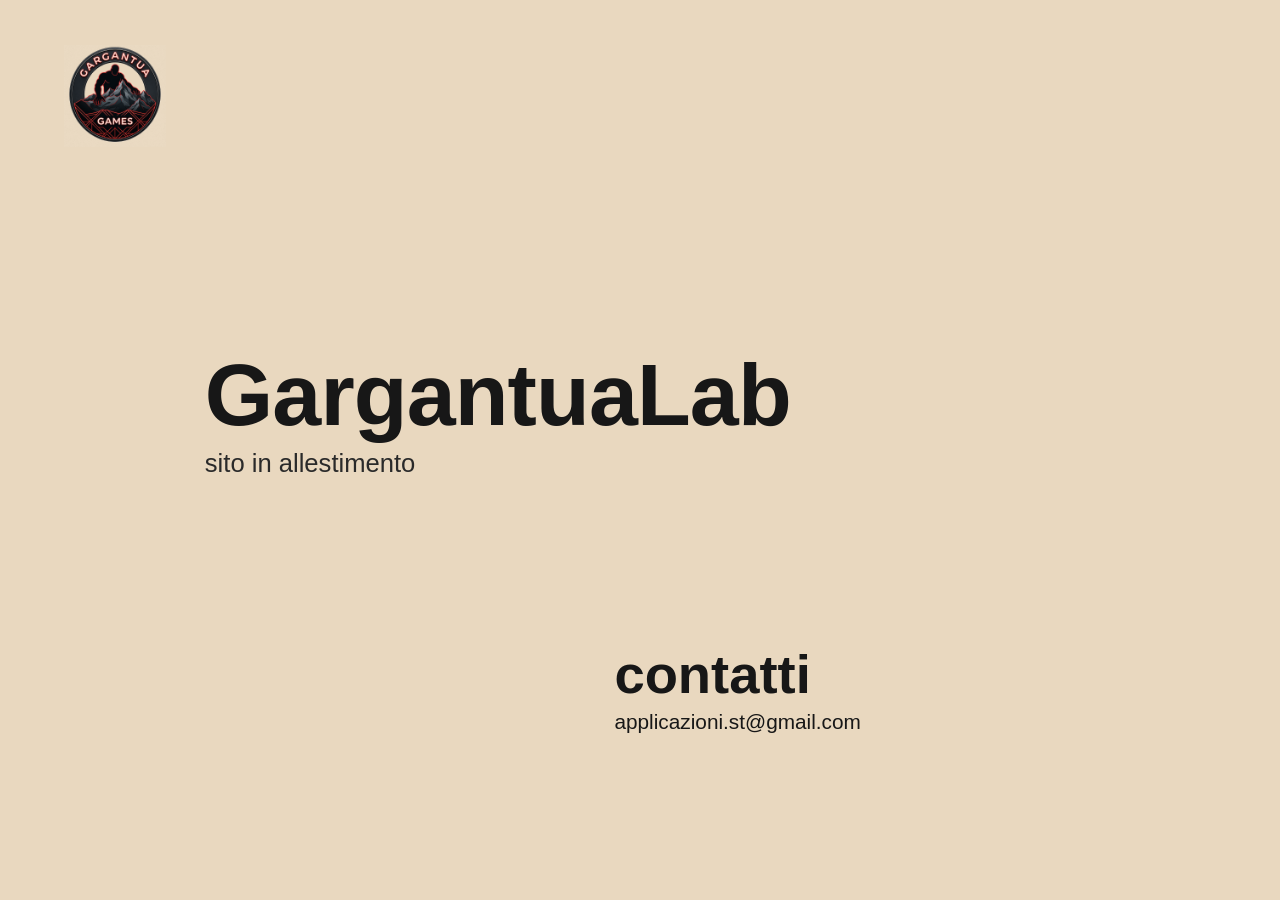
==== commit 60d9ff07: "Home 'sito in allestimento' (placeholder)" ====
--- a/index.html
+++ b/index.html
@@ -3,180 +3,101 @@
 <head>
 <meta charset="UTF-8">
 <meta name="viewport" content="width=device-width, initial-scale=1.0">
-<title>GargantuaLab — Indie mobile games &amp; apps</title>
-<meta name="description" content="GargantuaLab is an independent indie studio building mobile games and apps from the ground up, including the puzzle game 100numbers.">
-<link rel="canonical" href="https://gargantualab.com/">
-<meta name="theme-color" content="#0a0e16">
+<title>GargantuaLab — Sito in allestimento</title>
+<meta name="description" content="GargantuaLab — sito in allestimento.">
+<meta name="theme-color" content="#e9d8bf">
+<meta name="robots" content="noindex">
+<link rel="icon" type="image/png" href="assets/logo-64.png">
+<style>
+  *{ box-sizing:border-box; }
+  html,body{ margin:0; height:100%; }
+  body{
+    background:#e9d8bf;
+    color:#171717;
+    font-family:-apple-system, "Helvetica Neue", Arial, sans-serif;
+    -webkit-font-smoothing:antialiased;
+    min-height:100vh;
+    position:relative;
+    overflow:hidden;
+  }
 
-<!-- Open Graph -->
-<meta property="og:type" content="website">
-<meta property="og:site_name" content="GargantuaLab">
-<meta property="og:title" content="GargantuaLab — Indie mobile games & apps">
-<meta property="og:description" content="Independent indie studio. Mobile games and apps built from the ground up, including the puzzle game 100numbers.">
-<meta property="og:url" content="https://gargantualab.com/">
-<meta property="og:image" content="https://gargantualab.com/assets/logo-480.png">
-<meta property="og:image:alt" content="GargantuaLab logo">
-<meta property="og:locale" content="it_IT">
-<meta property="og:locale:alternate" content="en_US">
+  .logo{
+    position:absolute;
+    top:clamp(24px, 5vh, 56px);
+    left:clamp(24px, 5vw, 64px);
+    width:clamp(70px, 8vw, 104px);
+    height:auto;
+    display:block;
+  }
 
-<!-- Twitter -->
-<meta name="twitter:card" content="summary_large_image">
-<meta name="twitter:title" content="GargantuaLab — Indie mobile games & apps">
-<meta name="twitter:description" content="Independent indie studio. Mobile games and apps built from the ground up, including the puzzle game 100numbers.">
-<meta name="twitter:image" content="https://gargantualab.com/assets/logo-480.png">
+  .title{
+    position:absolute;
+    top:46%;
+    left:16%;
+    transform:translateY(-50%);
+  }
+  .title h1{
+    margin:0;
+    font-size:clamp(2.6rem, 8vw, 5.5rem);
+    font-weight:800;
+    letter-spacing:-0.01em;
+    line-height:1;
+  }
+  .title .sub{
+    margin:10px 0 0;
+    font-size:clamp(1rem, 2.6vw, 1.6rem);
+    font-weight:400;
+    color:#2a2a2a;
+  }
 
-<link rel="icon" type="image/png" href="assets/logo-64.png">
-<link rel="preconnect" href="https://fonts.googleapis.com">
-<link rel="preconnect" href="https://fonts.gstatic.com" crossorigin>
-<link href="https://fonts.googleapis.com/css2?family=Tektur:wght@500;700;900&family=Inter:wght@400;500;600&family=JetBrains+Mono:wght@400;500&display=swap" rel="stylesheet">
-<link rel="stylesheet" href="style.css">
+  .contatti{
+    position:absolute;
+    top:72%;
+    left:48%;
+  }
+  .contatti h2{
+    margin:0;
+    font-size:clamp(1.8rem, 5vw, 3.4rem);
+    font-weight:800;
+    line-height:1;
+  }
+  .contatti a{
+    display:inline-block;
+    margin-top:8px;
+    font-size:clamp(0.95rem, 2vw, 1.3rem);
+    color:#171717;
+    text-decoration:none;
+  }
+  .contatti a:hover{ text-decoration:underline; }
+
+  @media (max-width: 720px){
+    body{ overflow:auto; }
+    .logo{ position:static; margin:clamp(24px,6vw,40px) auto 0; }
+    .title{
+      position:static;
+      transform:none;
+      text-align:center;
+      margin:14vh auto 0;
+      padding:0 24px;
+    }
+    .contatti{
+      position:static;
+      text-align:center;
+      margin:16vh auto 10vh;
+      padding:0 24px;
+    }
+  }
+</style>
 </head>
 <body>
-
-<nav class="nav">
-  <div class="wrap">
-    <a href="#top" class="nav-brand">
-      <img src="assets/logo-96.png" alt="GargantuaLab logo">
-      <span>GargantuaLab</span>
-    </a>
-    <ul class="nav-links" id="nav-links">
-      <li><a href="#scopo" data-i18n="nav_scopo">Scopo</a></li>
-      <li><a href="#project" data-i18n="nav_projects">Progetti</a></li>
-      <li><a href="#contact" data-i18n="nav_contact">Contatti</a></li>
-      <li><button class="lang-toggle" id="lang-toggle" aria-label="Switch language"><span id="lang-toggle-label">IT / EN</span></button></li>
-    </ul>
-    <button class="nav-toggle-btn" id="nav-toggle-btn" aria-label="Toggle menu">☰</button>
+  <img class="logo" src="assets/logo-480.png" alt="GargantuaLab">
+  <div class="title">
+    <h1>GargantuaLab</h1>
+    <p class="sub">sito in allestimento</p>
   </div>
-</nav>
-
-<header class="hero" id="top">
-  <div class="hero-sky" aria-hidden="true"></div>
-  <svg class="hero-ridge" aria-hidden="true" viewBox="0 0 1440 420" preserveAspectRatio="none">
-    <path class="ridge ridge-back" d="M0,338 L200,320 L380,340 L560,306 L760,344 L960,308 L1180,340 L1440,322"/>
-    <path class="ridge ridge-front" d="M0,300 L120,272 L240,300 L360,250 L520,300 L680,208 L820,288 L980,240 L1140,300 L1280,262 L1440,300"/>
-  </svg>
-  <div class="wrap hero-inner">
-    <div class="hero-brand">
-      <img src="assets/logo-160.png" alt="GargantuaLab" class="hero-badge">
-      <h1>GargantuaLab</h1>
-      <p class="tagline" data-i18n="hero_tagline">indipendenza creativa</p>
-      <div class="chip-list hero-chips">
-        <span class="chip">Blender</span>
-        <span class="chip">Unity</span>
-        <span class="chip">Arduino</span>
-        <span class="chip">Flutter</span>
-      </div>
-      <div class="hero-ctas">
-        <a href="#project" class="btn btn-primary" data-i18n="hero_cta_primary">Scopri 100numbers</a>
-        <a href="#contact" class="btn btn-ghost" data-i18n="hero_cta_ghost">Contattami</a>
-      </div>
-    </div>
-    <div class="hero-visual">
-      <div class="phone">
-        <span class="phone-title">100numbers</span>
-        <div class="phone-screen">
-          <img src="assets/100numbers-screen.svg" alt="Schermata di gioco di 100numbers">
-        </div>
-        <div class="phone-bar" aria-hidden="true"><span></span><span></span><span></span></div>
-      </div>
-    </div>
+  <div class="contatti">
+    <h2>contatti</h2>
+    <a href="mailto:applicazioni.st@gmail.com">applicazioni.st@gmail.com</a>
   </div>
-  <div class="hero-scroll-cue" data-i18n="hero_scroll">Scorri</div>
-</header>
-
-<section class="section" id="scopo">
-  <div class="wrap">
-    <span class="section-tab" data-i18n="scopo_eyebrow">scopo</span>
-    <div class="section-head">
-      <span class="eyebrow" data-i18n="scopo_eyebrow2">Il nostro scopo</span>
-      <h2 data-i18n="scopo_title">GargantuaLab</h2>
-    </div>
-    <p class="scopo-text" data-i18n="scopo_text">È uno studio indie indipendente, ogni progetto è pensato e progettato per far pensare, ragionare e capire. Affrontando ogni sfida con consapevolezza e creatività. Non importa l'argomento, meno se ne conosce e più interessante sarà apprenderne per sviluppare nuovi punti di vista.</p>
-  </div>
-</section>
-
-<section class="section project-feature" id="project">
-  <div class="wrap">
-    <span class="section-tab" data-i18n="project_eyebrow">progetti</span>
-    <span class="eyebrow" data-i18n="project_eyebrow2">Progetto in evidenza</span>
-    <div class="project-card" style="margin-top:20px;">
-      <div class="project-visual">
-        <div class="phone">
-          <span class="phone-title">100numbers</span>
-          <div class="phone-screen">
-            <img src="assets/100numbers-screen.svg" alt="Schermata di gioco di 100numbers">
-          </div>
-          <div class="phone-bar" aria-hidden="true"><span></span><span></span><span></span></div>
-        </div>
-      </div>
-      <div class="project-info">
-        <div class="status-pill" data-i18n="project_status">In sviluppo</div>
-        <h3 data-i18n="project_title">100numbers</h3>
-        <div class="chip-list">
-          <span class="chip">Android</span>
-          <span class="chip">iOS</span>
-        </div>
-        <p data-i18n="project_p1">Un puzzle mobile che sembra semplice e non lo è mai del tutto: collega le celle di una griglia 10×10 in un unico percorso continuo che tocca ogni numero una sola volta — un cammino Hamiltoniano, travestito da rompicapo tascabile.</p>
-        <p data-i18n="project_p2">Alcuni livelli nascondono forme figurative dentro la griglia: completare il percorso giusto rivela un disegno. Un dettaglio in più per chi guarda oltre i numeri.</p>
-        <ul class="spec-list">
-          <li><b data-i18n="spec1_k">Meccanica</b><span>&nbsp;— <span data-i18n="spec1_v">Cammino su griglia 10×10</span></span></li>
-          <li><b data-i18n="spec2_k">Livelli</b><span>&nbsp;— <span data-i18n="spec2_v">Disegni verificati a mano</span></span></li>
-          <li><b data-i18n="spec3_k">Modello</b><span>&nbsp;— <span data-i18n="spec3_v">Gratuito con pubblicità</span></span></li>
-          <li><b data-i18n="spec4_k">Piattaforme</b><span>&nbsp;— <span data-i18n="spec4_v">iOS & Android, in arrivo</span></span></li>
-        </ul>
-      </div>
-    </div>
-  </div>
-</section>
-
-<section class="section" id="contact">
-  <div class="wrap contact-inner">
-    <div>
-      <span class="eyebrow" data-i18n="contact_eyebrow">Contatti</span>
-      <h2 data-i18n="contact_title" style="margin-top:10px;">Un'idea, una collaborazione, una domanda?</h2>
-    </div>
-    <a href="mailto:applicazioni.st@gmail.com" class="contact-email">applicazioni.st@gmail.com</a>
-  </div>
-</section>
-
-<section class="section privacy" id="privacy">
-  <div class="wrap">
-    <div class="section-head">
-      <span class="eyebrow" data-i18n="privacy_eyebrow">Legale</span>
-      <h2 data-i18n="privacy_title">Privacy Policy</h2>
-    </div>
-    <div class="privacy-body">
-      <h3 data-i18n="privacy_intro_h">Introduzione</h3>
-      <p data-i18n="privacy_intro_p">Questa Privacy Policy descrive come GargantuaLab raccoglie...</p>
-
-      <h3 data-i18n="privacy_data_h">Dati raccolti</h3>
-      <p data-i18n="privacy_data_p">Il sito in sé non raccoglie dati personali...</p>
-
-      <h3 data-i18n="privacy_ads_h">Pubblicità e terze parti</h3>
-      <p data-i18n="privacy_ads_p">Le app dello studio, incluso 100numbers, utilizzano reti pubblicitarie di terze parti...</p>
-
-      <h3 data-i18n="privacy_rights_h">I tuoi diritti</h3>
-      <p data-i18n="privacy_rights_p">Puoi richiedere informazioni sui dati trattati...</p>
-
-      <h3 data-i18n="privacy_contact_h">Contatti</h3>
-      <p data-i18n="privacy_controller_p">Titolare del trattamento: Matte, sviluppatore indipendente di GargantuaLab.</p>
-      <p data-i18n="privacy_contact_p">Per qualsiasi domanda su questa policy, scrivi a:</p>
-      <p><a href="mailto:applicazioni.st@gmail.com" style="color:var(--accent);">applicazioni.st@gmail.com</a></p>
-
-      <div class="privacy-note" data-i18n="privacy_note">
-        Nota: questo è un testo modello, non una consulenza legale.
-      </div>
-    </div>
-  </div>
-</section>
-
-<footer>
-  <div class="wrap footer-inner">
-    <span>© 2026 GargantuaLab — <span data-i18n="footer_rights">Tutti i diritti riservati.</span></span>
-    <a href="#privacy">Privacy Policy</a>
-  </div>
-</footer>
-
-<script src="script.js"></script>
 </body>
 </html>
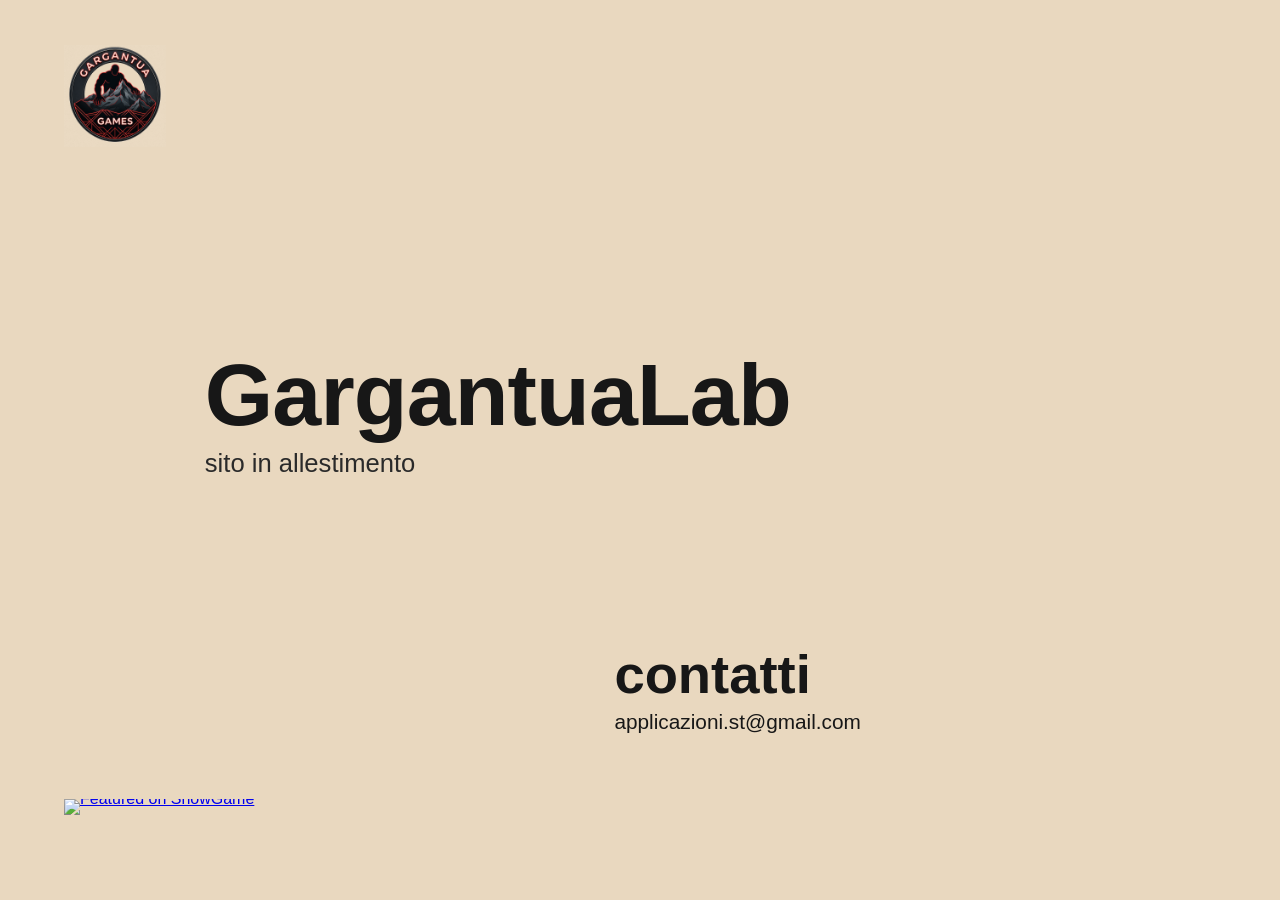
==== commit 1b9ee8fe: "Badge" ====
--- a/index.html
+++ b/index.html
@@ -70,9 +70,20 @@
   }
   .contatti a:hover{ text-decoration:underline; }
 
+  .badge{
+    position:absolute;
+    left:clamp(24px, 5vw, 64px);
+    bottom:clamp(24px, 5vh, 48px);
+    display:block;
+    line-height:0;
+  }
+  .badge img{ display:block; width:244px; max-width:60vw; height:auto; }
+
   @media (max-width: 720px){
     body{ overflow:auto; }
     .logo{ position:static; margin:clamp(24px,6vw,40px) auto 0; }
+    .badge{ position:static; margin:8vh auto clamp(24px,6vw,40px); width:max-content; }
+    .badge img{ max-width:80vw; }
     .title{
       position:static;
       transform:none;
@@ -99,5 +110,8 @@
     <h2>contatti</h2>
     <a href="mailto:applicazioni.st@gmail.com">applicazioni.st@gmail.com</a>
   </div>
+  <a class="badge" href="https://showgame.lol/?utm_source=showgame.lol&utm_medium=badge&utm_campaign=featured" target="_blank" rel="noopener">
+    <img src="https://showgame.lol/badges/featured-dark.png" alt="Featured on ShowGame" width="244" height="56">
+  </a>
 </body>
 </html>
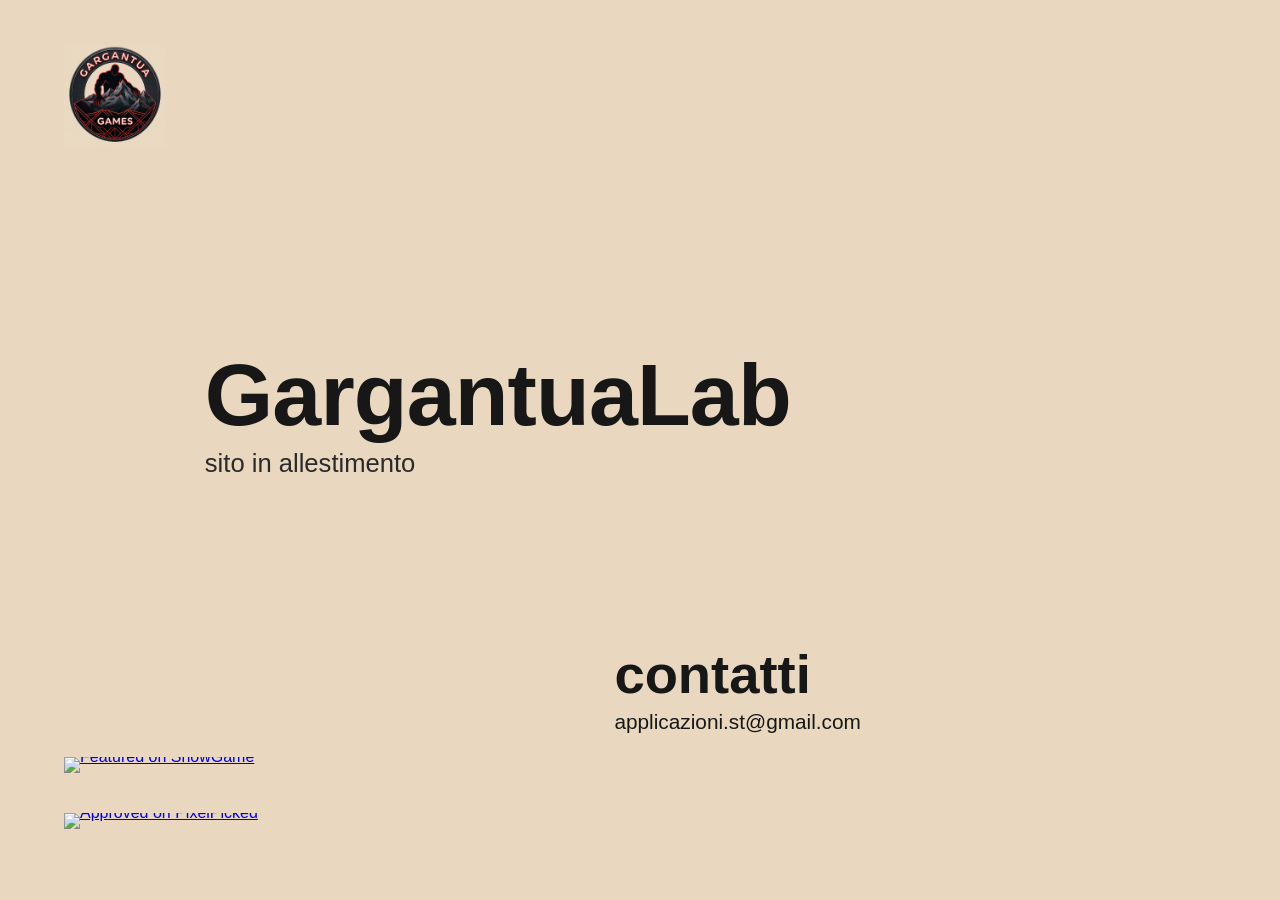
==== commit 37be3444: "Badge Pixel" ====
--- a/index.html
+++ b/index.html
@@ -70,20 +70,22 @@
   }
   .contatti a:hover{ text-decoration:underline; }
 
-  .badge{
+  .badges{
     position:absolute;
     left:clamp(24px, 5vw, 64px);
     bottom:clamp(24px, 5vh, 48px);
-    display:block;
-    line-height:0;
+    display:flex;
+    flex-direction:column;
+    gap:12px;
   }
-  .badge img{ display:block; width:244px; max-width:60vw; height:auto; }
+  .badges a{ display:block; line-height:0; }
+  .badges img{ display:block; width:auto; max-width:min(250px, 60vw); height:auto; }
 
   @media (max-width: 720px){
     body{ overflow:auto; }
     .logo{ position:static; margin:clamp(24px,6vw,40px) auto 0; }
-    .badge{ position:static; margin:8vh auto clamp(24px,6vw,40px); width:max-content; }
-    .badge img{ max-width:80vw; }
+    .badges{ position:static; margin:8vh auto clamp(24px,6vw,40px); align-items:center; }
+    .badges img{ max-width:80vw; }
     .title{
       position:static;
       transform:none;
@@ -110,8 +112,13 @@
     <h2>contatti</h2>
     <a href="mailto:applicazioni.st@gmail.com">applicazioni.st@gmail.com</a>
   </div>
-  <a class="badge" href="https://showgame.lol/?utm_source=showgame.lol&utm_medium=badge&utm_campaign=featured" target="_blank" rel="noopener">
-    <img src="https://showgame.lol/badges/featured-dark.png" alt="Featured on ShowGame" width="244" height="56">
-  </a>
+  <div class="badges">
+    <a href="https://showgame.lol/?utm_source=showgame.lol&utm_medium=badge&utm_campaign=featured" target="_blank" rel="noopener">
+      <img src="https://showgame.lol/badges/featured-dark.png" alt="Featured on ShowGame" width="244" height="56">
+    </a>
+    <a href="https://pixelpicked.com/game/57a3oKxjgLx/100numbers-pattern-game/" target="_blank" rel="noopener">
+      <img src="https://api.pixelpicked.com/api/badges/57a3oKxjgLx/live.png?theme=dark" width="250" height="54" alt="Approved on PixelPicked">
+    </a>
+  </div>
 </body>
 </html>
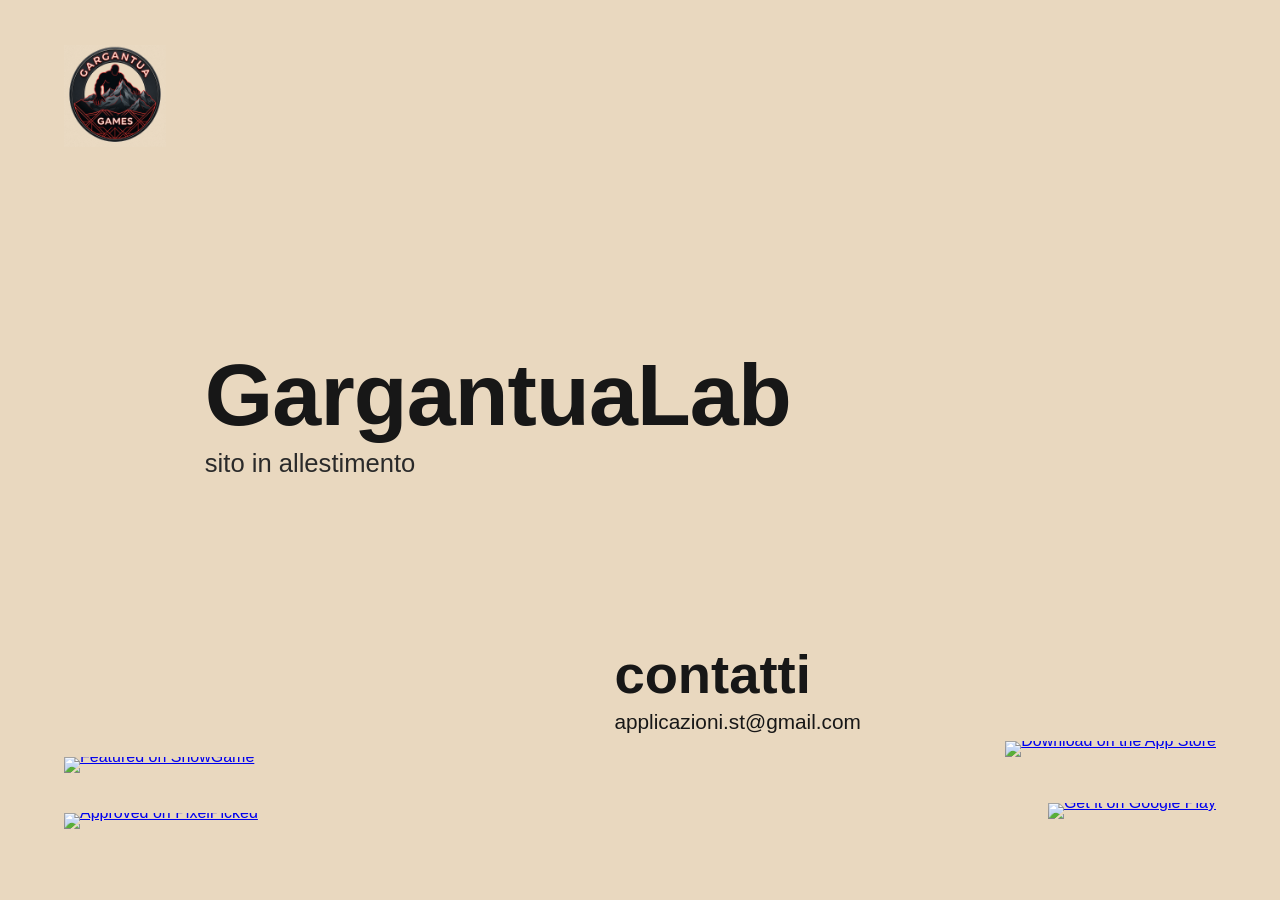
==== commit 60fc315c: "Store badge" ====
--- a/index.html
+++ b/index.html
@@ -80,11 +80,23 @@
   }
   .badges a{ display:block; line-height:0; }
   .badges img{ display:block; width:auto; max-width:min(250px, 60vw); height:auto; }
+  .stores{
+    position:absolute;
+    right:clamp(24px, 5vw, 64px);
+    bottom:clamp(24px, 5vh, 48px);
+    display:flex;
+    flex-direction:column;
+    gap:10px;
+    align-items:flex-end;
+  }
+  .stores a{ display:block; line-height:0; }
+  .stores img{ height:52px; width:auto; display:block; }
 
   @media (max-width: 720px){
     body{ overflow:auto; }
     .logo{ position:static; margin:clamp(24px,6vw,40px) auto 0; }
-    .badges{ position:static; margin:8vh auto clamp(24px,6vw,40px); align-items:center; }
+    .stores{ position:static; margin:7vh auto 0; align-items:center; }
+    .badges{ position:static; margin:24px auto clamp(24px,6vw,40px); align-items:center; }
     .badges img{ max-width:80vw; }
     .title{
       position:static;
@@ -112,6 +124,14 @@
     <h2>contatti</h2>
     <a href="mailto:applicazioni.st@gmail.com">applicazioni.st@gmail.com</a>
   </div>
+  <div class="stores">
+    <a href="https://apps.apple.com/ch/app/100numbers-pattern-game/id6789036812?l=it" target="_blank" rel="noopener">
+      <img src="assets/appstore-badge.svg" alt="Download on the App Store" height="52">
+    </a>
+    <a href="https://play.google.com/store/apps/details?id=com.gargantualab.numbers100&hl=it" target="_blank" rel="noopener">
+      <img src="assets/googleplay-badge.png" alt="Get it on Google Play" height="52">
+    </a>
+  </div>
   <div class="badges">
     <a href="https://showgame.lol/?utm_source=showgame.lol&utm_medium=badge&utm_campaign=featured" target="_blank" rel="noopener">
       <img src="https://showgame.lol/badges/featured-dark.png" alt="Featured on ShowGame" width="244" height="56">
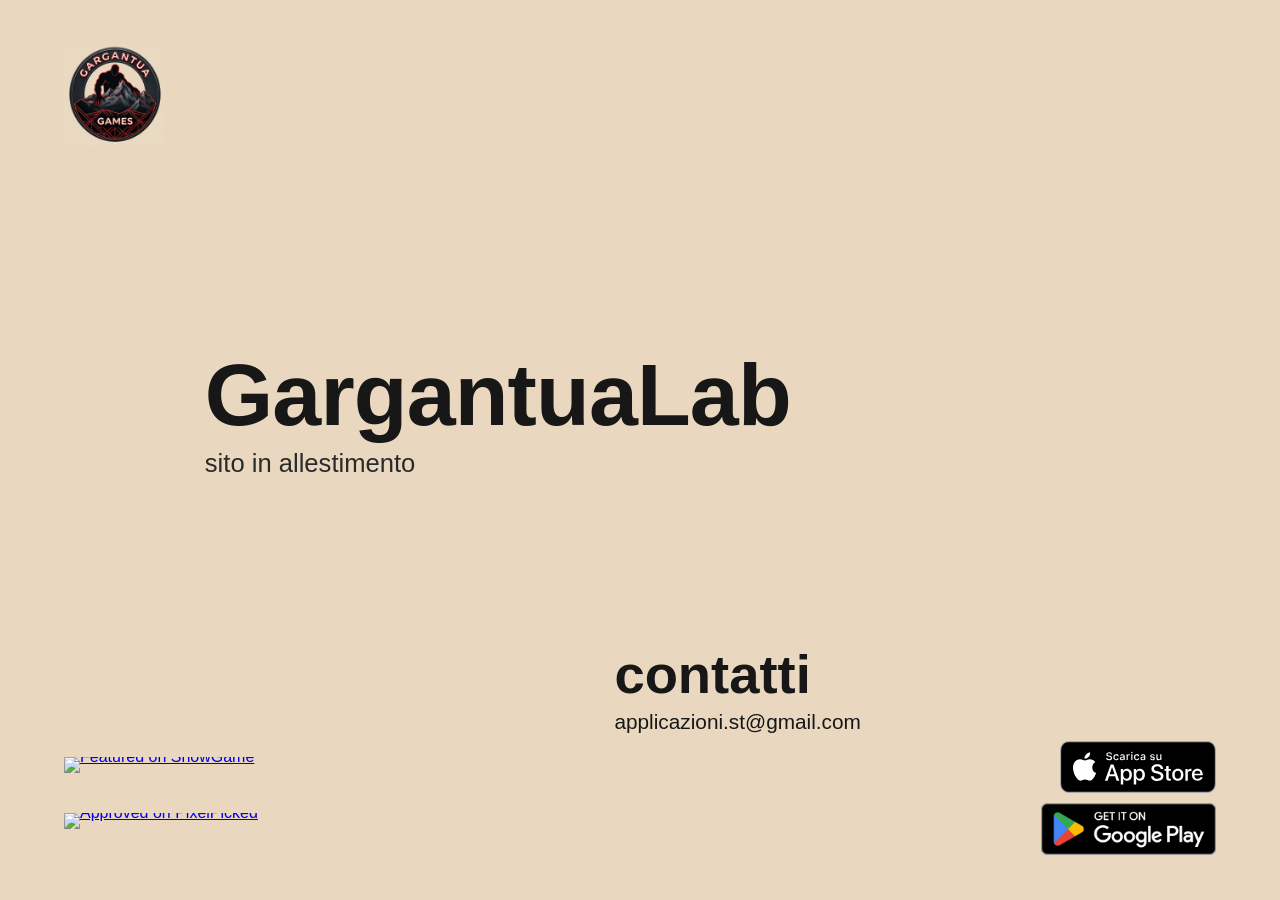
==== commit cfea6542: "badge store immagini" ====
--- a/index.html
+++ b/index.html
@@ -126,7 +126,7 @@
   </div>
   <div class="stores">
     <a href="https://apps.apple.com/ch/app/100numbers-pattern-game/id6789036812?l=it" target="_blank" rel="noopener">
-      <img src="assets/appstore-badge.svg" alt="Download on the App Store" height="52">
+      <img src="assets/appstore-badge.svg" alt="Scaricalo su App Store" height="52">
     </a>
     <a href="https://play.google.com/store/apps/details?id=com.gargantualab.numbers100&hl=it" target="_blank" rel="noopener">
       <img src="assets/googleplay-badge.png" alt="Get it on Google Play" height="52">
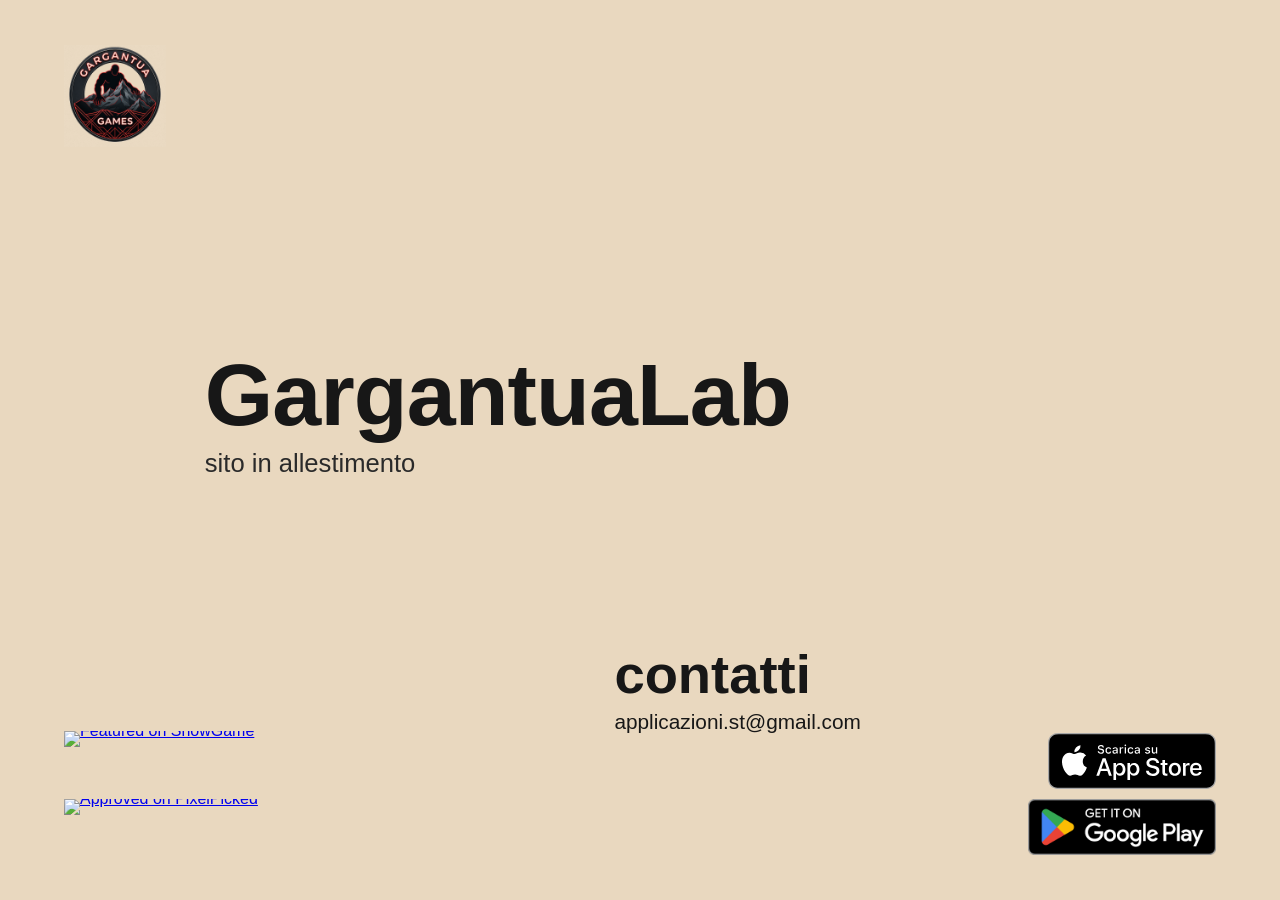
==== commit aa7999a6: "Grandezza badget" ====
--- a/index.html
+++ b/index.html
@@ -79,7 +79,7 @@
     gap:12px;
   }
   .badges a{ display:block; line-height:0; }
-  .badges img{ display:block; width:auto; max-width:min(250px, 60vw); height:auto; }
+  .badges img{ display:block; width:auto; height:56px; max-width:70vw; }
   .stores{
     position:absolute;
     right:clamp(24px, 5vw, 64px);
@@ -90,14 +90,14 @@
     align-items:flex-end;
   }
   .stores a{ display:block; line-height:0; }
-  .stores img{ height:52px; width:auto; display:block; }
+  .stores img{ height:56px; width:auto; display:block; max-width:70vw; }
 
   @media (max-width: 720px){
     body{ overflow:auto; }
     .logo{ position:static; margin:clamp(24px,6vw,40px) auto 0; }
     .stores{ position:static; margin:7vh auto 0; align-items:center; }
     .badges{ position:static; margin:24px auto clamp(24px,6vw,40px); align-items:center; }
-    .badges img{ max-width:80vw; }
+    .badges img, .stores img{ height:auto; max-width:80vw; }
     .title{
       position:static;
       transform:none;
